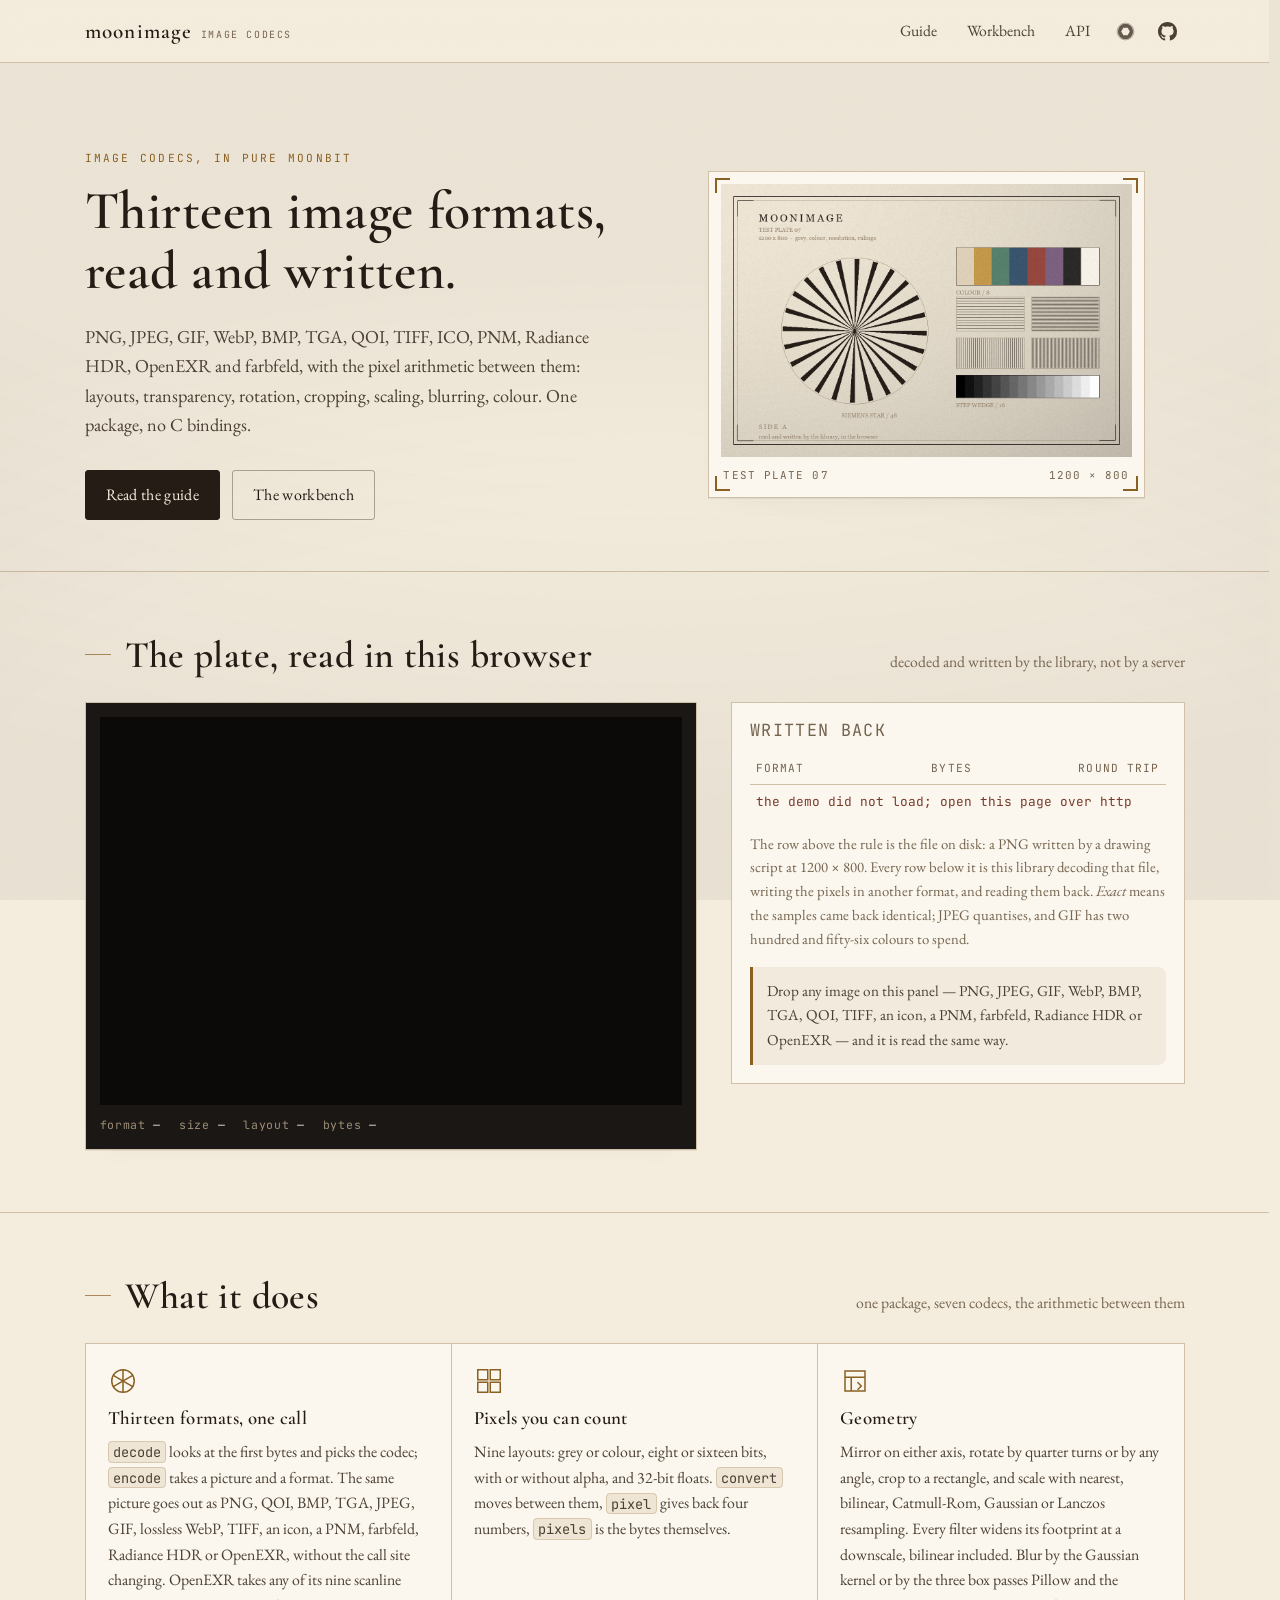
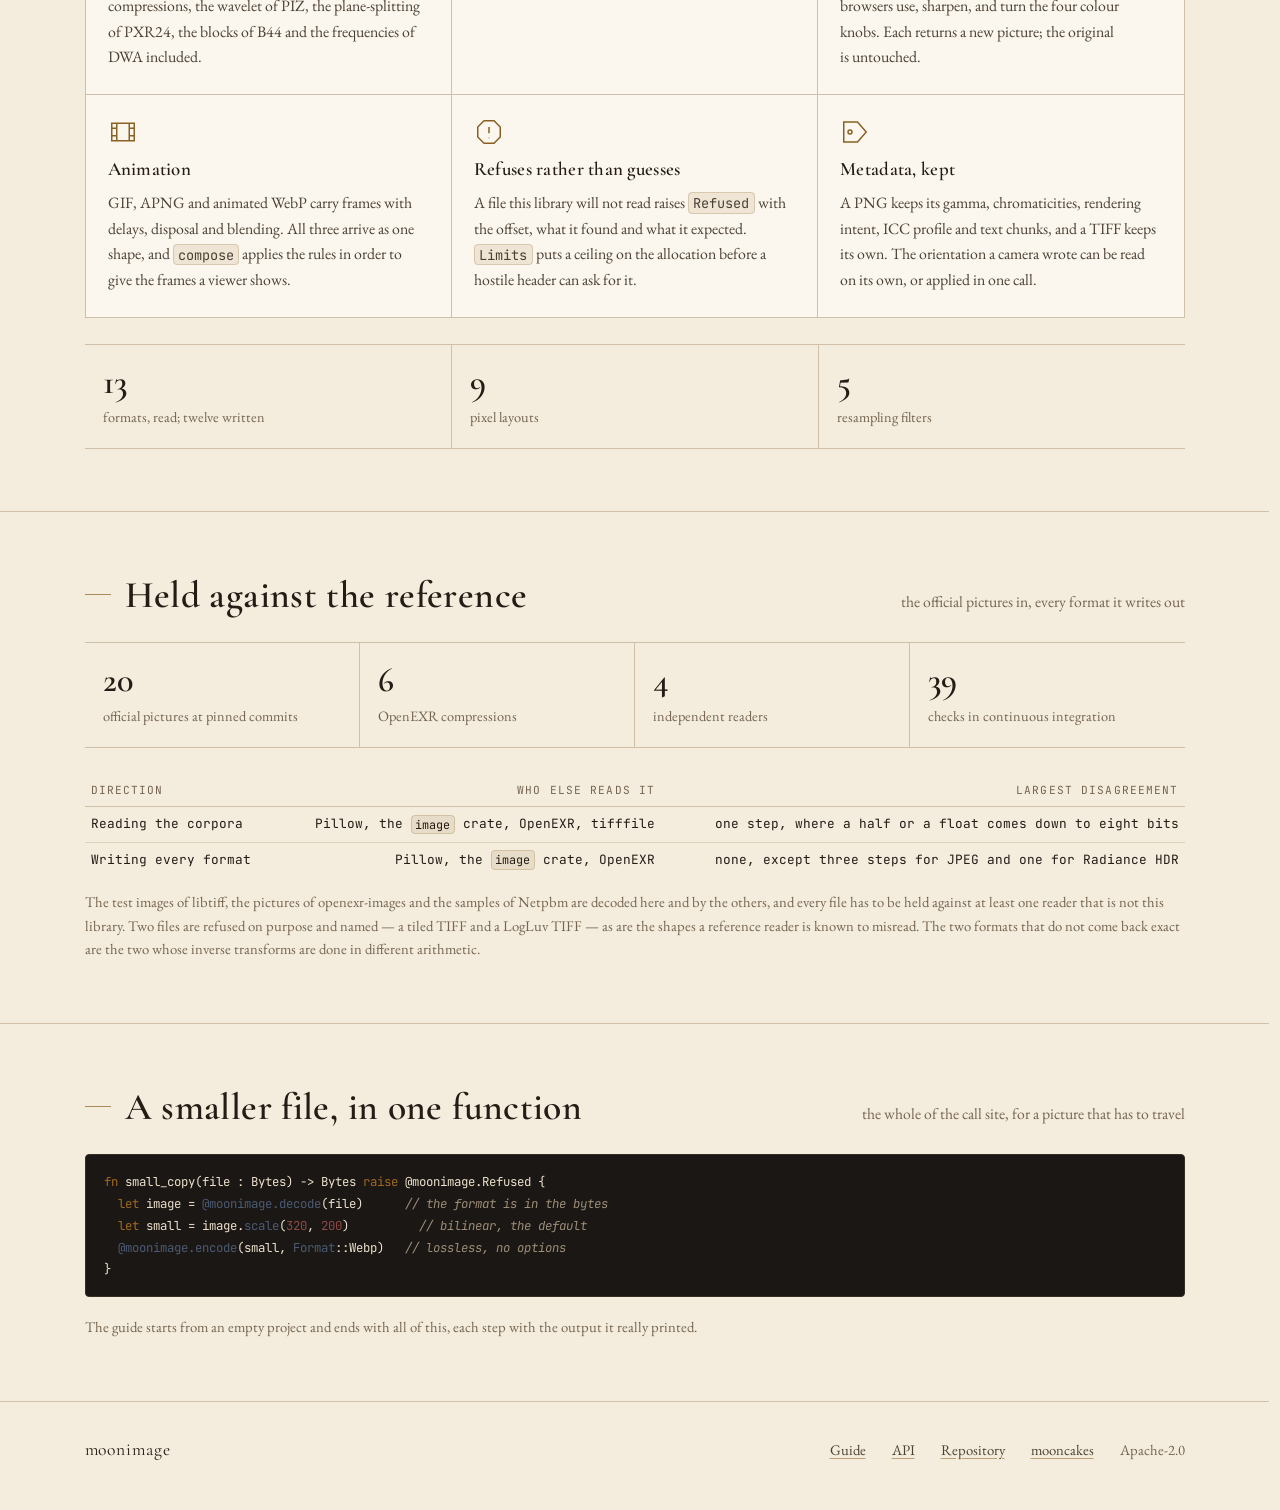
==== docs/index.html @ ed9c9682 "docs: the two block codes and the frequencies, in the pages that name them. The format table, the co" ====
<!doctype html>
<html lang="en">
<head>
<meta charset="utf-8">
<meta name="viewport" content="width=device-width, initial-scale=1">
<meta name="color-scheme" content="light dark">

<title>moonimage — image codecs for MoonBit</title>
<meta name="description" content="Thirteen image formats read and written in pure MoonBit: PNG, JPEG, GIF, WebP, BMP, TGA, QOI, TIFF, ICO, PNM, HDR, OpenEXR and farbfeld, with conversion, geometry, filters and colour between them.">
<script>
  // The stock is chosen before the first paint, so nothing flashes the wrong
  // colour while the stylesheet loads.
  (() => {
    let stored = null;
    try {
      stored = localStorage.getItem("moonimage-theme");
    } catch {}
    const theme = stored === "light" || stored === "dark"
      ? stored
      : (window.matchMedia("(prefers-color-scheme: dark)").matches ? "dark" : "light");
    document.documentElement.dataset.theme = theme;
  })();
</script>
<link rel="icon" href="favicon.svg" type="image/svg+xml">
<link rel="preconnect" href="https://fonts.googleapis.com">
<link rel="preconnect" href="https://fonts.gstatic.com" crossorigin>
<link href="https://fonts.googleapis.com/css2?family=Cormorant+Garamond:wght@500;600&family=EB+Garamond:ital,wght@0,400;0,600;1,400&family=JetBrains+Mono:wght@400;500&display=swap" rel="stylesheet">
<link rel="stylesheet" href="style.css">
</head>
<body>

<header class="top">
  <nav>
    <a class="brand" href="index.html"><b>moonimage</b><span>image codecs</span></a>
    <a class="link" href="guide.html">Guide</a>
    <a class="link" href="showcase.html">Workbench</a>
    <a class="link" href="api.html">API</a>
    <a class="icon-link" href="https://github.com/moonbitstack/moonimage" aria-label="The repository" title="github.com/moonbitstack/moonimage">
      <svg viewBox="0 0 16 16" fill="currentColor" aria-hidden="true"><path d="M8 0C3.58 0 0 3.58 0 8c0 3.54 2.29 6.53 5.47 7.59.4.07.55-.17.55-.38 0-.19-.01-.82-.01-1.49-2.01.37-2.53-.49-2.69-.94-.09-.23-.48-.94-.82-1.13-.28-.15-.68-.52-.01-.53.63-.01 1.08.58 1.23.82.72 1.21 1.87.87 2.33.66.07-.52.28-.87.51-1.07-1.78-.2-3.64-.89-3.64-3.95 0-.87.31-1.59.82-2.15-.08-.2-.36-1.02.08-2.12 0 0 .67-.21 2.2.82.64-.18 1.32-.27 2-.27s1.36.09 2 .27c1.53-1.04 2.2-.82 2.2-.82.44 1.1.16 1.92.08 2.12.51.56.82 1.27.82 2.15 0 3.07-1.87 3.75-3.65 3.95.29.25.54.73.54 1.48 0 1.07-.01 1.93-.01 2.2 0 .21.15.46.55.38A8.01 8.01 0 0 0 16 8c0-4.42-3.58-8-8-8Z"/></svg>
    </a>
  </nav>
</header>

<main>
  <div class="wrap">
    <section class="hero">
      <div>
        <p class="eyebrow">Image codecs, in pure MoonBit</p>
        <h1>Thirteen image formats, read and written.</h1>
        <p class="lede">
          PNG, JPEG, GIF, WebP, BMP, TGA, QOI, TIFF, ICO, PNM, Radiance HDR,
          OpenEXR and farbfeld, with the pixel arithmetic between them: layouts,
          transparency, rotation, cropping, scaling, blurring, colour. One
          package, no C bindings.
        </p>
        <p class="actions">
          <a class="button" href="guide.html">Read the guide</a>
          <a class="button ghost" href="showcase.html">The workbench</a>
        </p>
      </div>

      <figure class="frame">
        <span class="corner" aria-hidden="true"></span>
        <img src="plate.png" width="1200" height="800" alt="A lens test plate: a Siemens star, a colour strip, a sixteen-step grey wedge and four rulings, printed on warm paper.">
        <figcaption><span>Test plate 07</span><span>1200 × 800</span></figcaption>
      </figure>
    </section>
  </div>

  <section class="band" id="plate">
    <div class="wrap">
      <div class="band-head">
        <h2>The plate, read in this browser</h2>
        <p>decoded and written by the library, not by a server</p>
      </div>

      <div class="workbench">
        <div class="stage" id="stage" aria-live="polite">
          <canvas id="canvas" width="1200" height="800"></canvas>
          <div class="readout" id="readout">
            <span>format <b id="r-format">—</b></span>
            <span>size <b id="r-size">—</b></span>
            <span>layout <b id="r-layout">—</b></span>
            <span>bytes <b id="r-bytes">—</b></span>
          </div>
        </div>

        <div class="panel">
          <h3>Written back</h3>
          <table class="formats" id="formats">
            <thead>
              <tr><th>Format</th><th>Bytes</th><th>Round trip</th></tr>
            </thead>
            <tbody>
              <tr><td colspan="3">reading the plate…</td></tr>
            </tbody>
          </table>
          <p class="note" id="format-note">
            The row above the rule is the file on disk: a PNG written by a
            drawing script at 1200 × 800. Every row below it is this library
            decoding that file, writing the pixels in another format, and
            reading them back. <em>Exact</em> means the samples came back
            identical; JPEG quantises, and GIF has two hundred and fifty-six
            colours to spend.
          </p>
          <div class="drop">
            Drop any image on this panel — PNG, JPEG, GIF, WebP, BMP, TGA, QOI,
            TIFF, an icon, a PNM, farbfeld, Radiance HDR or OpenEXR — and it is
            read the same way.
          </div>
        </div>
      </div>
    </div>
  </section>

  <section class="band" id="what">
    <div class="wrap">
      <div class="band-head">
        <h2>What it does</h2>
        <p>one package, seven codecs, the arithmetic between them</p>
      </div>

      <div class="grid">
        <div class="card">
          <svg viewBox="0 0 24 24" fill="none" stroke="currentColor" stroke-width="1.2" aria-hidden="true"><circle cx="12" cy="12" r="9"/><path d="M12 3v18M4.2 7.5l15.6 9M19.8 7.5l-15.6 9"/></svg>
          <h3>Thirteen formats, one call</h3>
          <p>
            <code>decode</code> looks at the first bytes and picks the codec;
            <code>encode</code> takes a picture and a format. The same picture
            goes out as PNG, QOI, BMP, TGA, JPEG, GIF, lossless WebP, TIFF, an
            icon, a PNM, farbfeld, Radiance HDR or OpenEXR, without the call
            site changing. OpenEXR takes any of its nine scanline compressions,
            the wavelet of PIZ, the plane-splitting of PXR24, the blocks of B44
            and the frequencies of DWA included.
          </p>
        </div>

        <div class="card">
          <svg viewBox="0 0 24 24" fill="none" stroke="currentColor" stroke-width="1.2" aria-hidden="true"><rect x="3" y="3" width="8" height="8"/><rect x="13" y="3" width="8" height="8"/><rect x="3" y="13" width="8" height="8"/><rect x="13" y="13" width="8" height="8"/></svg>
          <h3>Pixels you can count</h3>
          <p>
            Nine layouts: grey or colour, eight or sixteen bits, with or without
            alpha, and 32-bit floats. <code>convert</code> moves between them,
            <code>pixel</code> gives back four numbers, <code>pixels</code> is
            the bytes themselves.
          </p>
        </div>

        <div class="card">
          <svg viewBox="0 0 24 24" fill="none" stroke="currentColor" stroke-width="1.2" aria-hidden="true"><rect x="4" y="4" width="16" height="16"/><path d="M4 9h16M9 20V9"/><path d="M14 13l3 3-3 3"/></svg>
          <h3>Geometry</h3>
          <p>
            Mirror on either axis, rotate by quarter turns or by any angle,
            crop to a rectangle, and scale with nearest, bilinear, Catmull-Rom,
            Gaussian or Lanczos resampling. Every filter widens its footprint at
            a downscale, bilinear included. Blur by the Gaussian kernel or by
            the three box passes Pillow and the browsers use, sharpen, and turn
            the four colour knobs. Each returns a new picture; the original is
            untouched.
          </p>
        </div>

        <div class="card">
          <svg viewBox="0 0 24 24" fill="none" stroke="currentColor" stroke-width="1.2" aria-hidden="true"><rect x="3" y="5" width="18" height="14"/><path d="M7 5v14M17 5v14M3 9h4M3 15h4M17 9h4M17 15h4"/></svg>
          <h3>Animation</h3>
          <p>
            GIF, APNG and animated WebP carry frames with delays, disposal and
            blending. All three arrive as one shape, and <code>compose</code>
            applies the rules in order to give the frames a viewer shows.
          </p>
        </div>

        <div class="card">
          <svg viewBox="0 0 24 24" fill="none" stroke="currentColor" stroke-width="1.2" aria-hidden="true"><path d="M8 3h8l5 5v8l-5 5H8l-5-5V8Z"/><path d="M12 8v5M12 16.5v.5"/></svg>
          <h3>Refuses rather than guesses</h3>
          <p>
            A file this library will not read raises <code>Refused</code> with
            the offset, what it found and what it expected. <code>Limits</code>
            puts a ceiling on the allocation before a hostile header can ask for
            it.
          </p>
        </div>

        <div class="card">
          <svg viewBox="0 0 24 24" fill="none" stroke="currentColor" stroke-width="1.2" aria-hidden="true"><path d="M3 4h11l7 8-7 8H3Z"/><circle cx="8" cy="12" r="1.6"/></svg>
          <h3>Metadata, kept</h3>
          <p>
            A PNG keeps its gamma, chromaticities, rendering intent, ICC profile
            and text chunks, and a TIFF keeps its own. The orientation a camera
            wrote can be read on its own, or applied in one call.
          </p>
        </div>
      </div>

      <div class="figures" style="margin-top: 26px;">
        <div class="figure"><b>13</b><span>formats, read; twelve written</span></div>
        <div class="figure"><b>9</b><span>pixel layouts</span></div>
        <div class="figure"><b>5</b><span>resampling filters</span></div>
      </div>
    </div>
  </section>

  <section class="band" id="consistency">
    <div class="wrap">
      <div class="band-head">
        <h2>Held against the reference</h2>
        <p>the official pictures in, every format it writes out</p>
      </div>

      <div class="figures">
        <div class="figure"><b>20</b><span>official pictures at pinned commits</span></div>
        <div class="figure"><b>6</b><span>OpenEXR compressions</span></div>
        <div class="figure"><b>4</b><span>independent readers</span></div>
        <div class="figure"><b>39</b><span>checks in continuous integration</span></div>
      </div>

      <table class="formats" style="margin-top: 26px;">
        <thead>
          <tr><th>Direction</th><th>Who else reads it</th><th>Largest disagreement</th></tr>
        </thead>
        <tbody>
          <tr>
            <td>Reading the corpora</td>
            <td>Pillow, the <code>image</code> crate, OpenEXR, tifffile</td>
            <td>one step, where a half or a float comes down to eight bits</td>
          </tr>
          <tr>
            <td>Writing every format</td>
            <td>Pillow, the <code>image</code> crate, OpenEXR</td>
            <td>none, except three steps for JPEG and one for Radiance HDR</td>
          </tr>
        </tbody>
      </table>
      <p class="note">
        The test images of libtiff, the pictures of openexr-images and the
        samples of Netpbm are decoded here and by the others, and every file has
        to be held against at least one reader that is not this library. Two
        files are refused on purpose and named — a tiled TIFF and a LogLuv
        TIFF — as are the shapes a reference reader is known to misread.
        The two formats that do not come back exact are the two whose inverse
        transforms are done in different arithmetic.
      </p>
    </div>
  </section>

  <section class="band" id="use">
    <div class="wrap">
      <div class="band-head">
        <h2>A smaller file, in one function</h2>
        <p>the whole of the call site, for a picture that has to travel</p>
      </div>

      <pre><code><span class="tok-kw">fn</span> small_copy(file : Bytes) -&gt; Bytes <span class="tok-kw">raise</span> @moonimage.Refused {
  <span class="tok-kw">let</span> image = <span class="tok-fn">@moonimage.decode</span>(file)      <span class="tok-com">// the format is in the bytes</span>
  <span class="tok-kw">let</span> small = image.<span class="tok-fn">scale</span>(<span class="tok-num">320</span>, <span class="tok-num">200</span>)          <span class="tok-com">// bilinear, the default</span>
  <span class="tok-fn">@moonimage.encode</span>(small, <span class="tok-fn">Format</span>::Webp)   <span class="tok-com">// lossless, no options</span>
}</code></pre>
      <p class="note">
        The guide starts from an empty project and ends with all of this, each
        step with the output it really printed.
      </p>
    </div>
  </section>
</main>

<footer>
  <div class="wrap row">
    <span class="mark">moonimage</span>
    <a href="guide.html">Guide</a>
    <a href="api.html">API</a>
    <a href="https://github.com/moonbitstack/moonimage">Repository</a>
    <a href="https://mooncakes.io/docs/#/moonbitstack/moonimage/">mooncakes</a>
    <span>Apache-2.0</span>
  </div>
</footer>

<script src="demo.js" defer></script>
<script src="site.js" defer></script>
<script src="theme.js" defer></script>
</body>
</html>
---- docs/style.css ----
/* Copyright 2026 Leo Cheng
 * SPDX-License-Identifier: Apache-2.0
 *
 * Two designs, not one inverted.
 *
 * Daylight is a print on warm paper: ink that is brown rather than black, brass
 * rules, a vignette where the light fell off, and a little grain so the paper is
 * paper. The darkroom is the same room after the lamp goes off: a safelight in
 * the top corner, surfaces that catch a hairline of it along their top edge,
 * shadows that stop working as shadows and become edges, and a display face set
 * a weight lighter because light on dark reads heavier than dark on light.
 *
 * Code is the one thing that carries across: by day it is a darkroom in the
 * middle of the page, and at night it is the sheet on the enlarger — lighter than
 * what surrounds it, lit from above.
 */

:root {
  color-scheme: light dark;

  /* Daylight first, the darkroom second, in the same pair. */
  --paper: light-dark(#f4edde, #131110);
  --paper-deep: light-dark(#eae0cc, #0b0a09);
  --card: light-dark(#fbf7ee, #1c1815);
  --ink: light-dark(#241c15, #f2e8d6);
  --ink-soft: light-dark(#4c4034, #c9baa4);
  --ink-faint: light-dark(#75644f, #9b8b74);
  --rule: light-dark(#cfc0a7, #362c23);
  --rule-soft: light-dark(#ddd1bb, #241e18);
  --brass: light-dark(#8a6023, #e0a95e);
  --brass-bright: light-dark(#c9a15e, #f3c98d);
  --oxblood: light-dark(#7a3a2c, #d98d75);
  --sage: light-dark(#4f6a54, #a7c3ab);
  --code: light-dark(#1b1714, #241d18);
  --code-ink: light-dark(#ece0cd, #f5ecdc);
  --code-dim: light-dark(#9c8d78, #ab9a83);
  --code-rule: light-dark(#352d26, #3c3029);
  --shadow-ink: light-dark(rgb(36 28 21 / 7%), rgb(0 0 0 / 55%));
  --glow: light-dark(transparent, rgb(255 214 160 / 6%));

  --grain: 0.045;
  --photo-filter: none;
  --display-weight: 600;

  --serif: "EB Garamond", Georgia, "Times New Roman", serif;
  --display: "Cormorant Garamond", "EB Garamond", Georgia, serif;
  --mono: "JetBrains Mono", ui-monospace, "SF Mono", Menlo, Consolas, monospace;

  --rail: 1180px;
  --pad: clamp(18px, 4vw, 40px);
}

/* The darkroom's own decisions, which are not colours and so cannot live in the
 * pairs above: the weight of the display face, the treatment of photographs, the
 * texture of paper that at night is not paper at all. */
:root[data-theme="dark"] {
  --grain: 0;
  --photo-filter: brightness(0.88) saturate(0.94);
  --display-weight: 500;
}

:root[data-theme="light"] {
  color-scheme: only light;
}

:root[data-theme="dark"] {
  color-scheme: only dark;
}

*,
*::before,
*::after {
  box-sizing: border-box;
}

html {
  -webkit-text-size-adjust: 100%;
  scroll-behavior: smooth;
  font-variant-ligatures: no-contextual;
  /* Room for the bar is always kept, so hiding it at the top of the page does
   * not move the text sideways by eleven pixels. */
  scrollbar-gutter: stable;
}

/* The bar shows while the page moves or under the pointer and hides a moment
 * after: the thumb goes, its place stays. */
@supports selector(::-webkit-scrollbar) {
  :root:not(.scrolling)::-webkit-scrollbar-thumb { background: transparent; border-color: transparent; box-shadow: none; }
}

@supports not selector(::-webkit-scrollbar) {
  :root:not(.scrolling) { scrollbar-color: transparent transparent; }
}

body {
  margin: 0;
  background: var(--paper);
  color: var(--ink);
  font: 400 1.0625rem/1.62 var(--serif);
  text-rendering: optimizeLegibility;
}

/* Where the light falls: a vignette by day, the safelight and the shadow of the
 * room at night. */
body::before {
  content: "";
  position: fixed;
  inset: 0;
  pointer-events: none;
  z-index: 0;
  background:
    radial-gradient(120% 90% at 50% 0%, transparent 55%, rgb(36 28 21 / 5%) 100%),
    radial-gradient(90% 70% at 50% 100%, transparent 60%, rgb(36 28 21 / 4%) 100%);
}

:root[data-theme="dark"] body::before {
  background:
    radial-gradient(78% 55% at 88% -6%, rgb(198 96 44 / 13%), transparent 68%),
    radial-gradient(120% 70% at 50% 104%, rgb(0 0 0 / 55%), transparent 62%);
}

/* Grain: a photograph of paper, not paper. Daylight only — at night the stock is
 * gone and there is nothing to be grainy. */
body::after {
  content: "";
  position: fixed;
  inset: 0;
  z-index: 0;
  pointer-events: none;
  opacity: var(--grain);
  mix-blend-mode: multiply;
  background-image: url("data:image/svg+xml,%3Csvg xmlns='http://www.w3.org/2000/svg' width='140' height='140'%3E%3Cfilter id='n'%3E%3CfeTurbulence type='fractalNoise' baseFrequency='0.85' numOctaves='3'/%3E%3C/filter%3E%3Crect width='140' height='140' filter='url(%23n)' opacity='0.55'/%3E%3C/svg%3E");
}

::selection {
  background: color-mix(in srgb, var(--brass) 26%, transparent);
}

:where(a, button, [tabindex]):focus-visible {
  outline: 2px solid var(--brass);
  outline-offset: 3px;
  border-radius: 2px;
}

/* Scrollbars: the standard properties and the WebKit ones fight, so the
 * standard pair is only declared where WebKit's pseudo-elements do not exist. */
@supports not selector(::-webkit-scrollbar) {
  * {
    scrollbar-width: thin;
    scrollbar-color: color-mix(in srgb, var(--brass) 45%, var(--rule)) transparent;
  }
}

::-webkit-scrollbar {
  width: 11px;
  height: 11px;
}

::-webkit-scrollbar-track {
  background: transparent;
}

::-webkit-scrollbar-thumb {
  background: color-mix(in srgb, var(--brass) 38%, var(--rule));
  border: 3px solid var(--paper);
  border-radius: 8px;
}

::-webkit-scrollbar-thumb:hover {
  background: var(--brass);
}

/* Text that is furniture rather than reading matter: a selection box dragged
 * across the navigation or a plate caption looks like a mistake. Prose, tables
 * of numbers and code stay selectable, because those are what a reader takes
 * away. */
.top,
.brand,
.aperture-toggle,
.icon-link,
.button,
.eyebrow,
.frame figcaption,
.stage .readout,
.panel h3,
table.formats thead th,
.figure,
.kind,
article.step .num,
.api nav,
.guide aside {
  user-select: none;
  -webkit-user-select: none;
}

.frame img,
.stage canvas {
  user-select: none;
  -webkit-user-select: none;
  -webkit-user-drag: none;
}

/* ------------------------------------------------------------------ type */

h1,
h2,
h3,
h4 {
  font-family: var(--display);
  font-weight: var(--display-weight);
  letter-spacing: 0.01em;
  line-height: 1.12;
  margin: 0;
  text-wrap: balance;
}

h1 {
  font-size: clamp(2.4rem, 4.2vw, 3.5rem);
  max-width: 21ch;
}

h2 {
  font-size: clamp(1.75rem, 3.2vw, 2.35rem);
}

h3 {
  font-size: 1.3rem;
  letter-spacing: 0.015em;
}

p {
  margin: 0 0 1.05em;
  text-wrap: pretty;
}

a {
  color: inherit;
  text-decoration-color: color-mix(in srgb, var(--brass) 55%, transparent);
  text-underline-offset: 3px;
}

a:hover {
  text-decoration-color: var(--brass);
}

code,
kbd,
pre,
samp {
  font-family: var(--mono);
  font-variant-ligatures: none;
  font-size: 0.92em;
}

:not(pre) > code {
  background: color-mix(in srgb, var(--brass) 12%, transparent);
  border: 1px solid color-mix(in srgb, var(--brass) 22%, transparent);
  border-radius: 4px;
  padding: 0.05em 0.32em;
  white-space: pre-wrap;
  overflow-wrap: anywhere;
}

hr {
  border: 0;
  border-top: 1px solid var(--rule);
  margin: 3rem 0;
}

/* ------------------------------------------------------------------ shell */

.wrap {
  width: 100%;
  max-width: var(--rail);
  margin-inline: auto;
  padding-inline: var(--pad);
  position: relative;
  z-index: 1;
}

.top {
  position: sticky;
  top: 0;
  z-index: 20;
  background: color-mix(in srgb, var(--paper) 90%, transparent);
  backdrop-filter: blur(10px) saturate(1.1);
  border-bottom: 1px solid var(--rule);
}

.top nav {
  display: flex;
  align-items: center;
  gap: 8px;
  height: 62px;
  max-width: var(--rail);
  margin-inline: auto;
  padding-inline: var(--pad);
}

.brand {
  display: flex;
  align-items: baseline;
  gap: 9px;
  margin-right: auto;
  text-decoration: none;
  font-family: var(--display);
  font-size: 1.32rem;
  letter-spacing: 0.06em;
}

.brand b {
  font-weight: var(--display-weight);
}

.brand span {
  font-family: var(--mono);
  font-size: 0.62rem;
  letter-spacing: 0.16em;
  text-transform: uppercase;
  color: var(--ink-faint);
}

.top a.link {
  text-decoration: none;
  color: var(--ink-soft);
  padding: 7px 11px;
  border-radius: 3px;
  font-size: 0.98rem;
}

.top a.link:hover {
  color: var(--ink);
  background: color-mix(in srgb, var(--brass) 12%, transparent);
}

.top a.link[aria-current="page"] {
  color: var(--ink);
  border-bottom: 2px solid var(--brass);
  border-radius: 3px 3px 0 0;
}

.icon-link {
  display: inline-flex;
  align-items: center;
  justify-content: center;
  width: 34px;
  height: 34px;
  border-radius: 50%;
  color: var(--ink-soft);
  text-decoration: none;
}

.icon-link:hover {
  color: var(--ink);
  background: color-mix(in srgb, var(--brass) 14%, transparent);
}

.icon-link svg {
  width: 19px;
  height: 19px;
  display: block;
}

/* The switch: an aperture, wide open by day and stopped down at night. Both
 * states are drawn, and the blades cross-fade so it reads as the ring turning. */
.aperture-toggle {
  appearance: none;
  display: inline-flex;
  align-items: center;
  justify-content: center;
  width: 34px;
  height: 34px;
  padding: 0;
  border: 0;
  border-radius: 50%;
  background: transparent;
  color: var(--ink-soft);
  cursor: pointer;
  transition: color 180ms ease, background-color 180ms ease;
}

.aperture-toggle:hover {
  color: var(--brass);
  background: color-mix(in srgb, var(--brass) 12%, transparent);
}

.aperture-toggle svg {
  width: 21px;
  height: 21px;
  display: block;
  overflow: visible;
}

.aperture-toggle .ring {
  fill: none;
  stroke: currentColor;
  stroke-width: 1;
  opacity: 0.45;
}

.aperture-toggle .iris {
  fill: currentColor;
  opacity: 0.85;
}

.aperture-toggle g {
  transform-origin: 12px 12px;
  transition: opacity 500ms ease, transform 500ms cubic-bezier(0.34, 0.9, 0.3, 1);
}

.aperture-toggle .closed {
  opacity: 0;
  transform: rotate(-20deg);
}

:root[data-theme="dark"] .aperture-toggle .open {
  opacity: 0;
  transform: rotate(20deg);
}

:root[data-theme="dark"] .aperture-toggle .closed {
  opacity: 1;
  transform: none;
}

:root[data-theme="dark"] .top {
  box-shadow: 0 1px 0 var(--glow);
}

/* --------------------------------------------------------------- masthead */

.hero {
  padding-block: clamp(44px, 7vw, 86px) clamp(30px, 4vw, 54px);
  display: grid;
  grid-template-columns: minmax(0, 1.02fr) minmax(0, 1fr);
  gap: clamp(28px, 4.5vw, 64px);
  align-items: center;
}

.eyebrow {
  font-family: var(--mono);
  font-size: 0.7rem;
  letter-spacing: 0.2em;
  text-transform: uppercase;
  color: var(--brass);
  margin: 0 0 14px;
}

.lede {
  margin-top: 20px;
  font-size: 1.14rem;
  color: var(--ink-soft);
  max-width: 33em;
}

.actions {
  display: flex;
  flex-wrap: wrap;
  gap: 12px;
  margin: 30px 0 0;
}

.button {
  display: inline-flex;
  align-items: center;
  gap: 8px;
  padding: 11px 20px;
  border-radius: 3px;
  border: 1px solid var(--ink);
  background: var(--ink);
  color: var(--paper);
  text-decoration: none;
  font-size: 1rem;
  letter-spacing: 0.02em;
  transition: background-color 160ms ease, border-color 160ms ease, color 160ms ease;
}

.button:hover {
  background: var(--oxblood);
  border-color: var(--oxblood);
  color: var(--paper);
}

.button.ghost {
  background: transparent;
  color: var(--ink);
  border-color: color-mix(in srgb, var(--ink) 35%, transparent);
}

.button.ghost:hover {
  background: color-mix(in srgb, var(--brass) 14%, transparent);
  border-color: var(--brass);
  color: var(--ink);
}

:root[data-theme="dark"] .button {
  background: var(--brass);
  border-color: var(--brass);
  color: #16120e;
}

:root[data-theme="dark"] .button:hover {
  background: var(--brass-bright);
  border-color: var(--brass-bright);
  color: #16120e;
}

:root[data-theme="dark"] .button.ghost {
  background: transparent;
  color: var(--ink);
  border-color: color-mix(in srgb, var(--brass) 45%, transparent);
}

:root[data-theme="dark"] .button.ghost:hover {
  background: color-mix(in srgb, var(--brass) 14%, transparent);
  color: var(--brass-bright);
}

/* The plate hangs in a frame with brass corners, like a print on a wall. */
.frame {
  position: relative;
  background: var(--card);
  border: 1px solid var(--rule);
  padding: 12px;
  box-shadow: 0 1px 0 var(--shadow-ink), 0 14px 32px -22px var(--shadow-ink);
}

:root[data-theme="dark"] .frame {
  border-color: color-mix(in srgb, var(--brass) 22%, var(--rule));
  box-shadow: inset 0 1px 0 var(--glow), 0 26px 60px -40px rgb(0 0 0 / 90%);
}

.frame::before,
.frame::after,
.frame .corner::before,
.frame .corner::after {
  content: "";
  position: absolute;
  width: 15px;
  height: 15px;
  border: 2px solid var(--brass);
}

.frame::before {
  top: 6px;
  left: 6px;
  border-right: 0;
  border-bottom: 0;
}

.frame::after {
  top: 6px;
  right: 6px;
  border-left: 0;
  border-bottom: 0;
}

.frame .corner::before {
  bottom: 6px;
  left: 6px;
  border-right: 0;
  border-top: 0;
}

.frame .corner::after {
  bottom: 6px;
  right: 6px;
  border-left: 0;
  border-top: 0;
}

.frame img {
  display: block;
  width: 100%;
  height: auto;
  filter: var(--photo-filter);
}

.frame figcaption {
  font-family: var(--mono);
  font-size: 0.68rem;
  letter-spacing: 0.1em;
  text-transform: uppercase;
  color: var(--ink-faint);
  padding: 10px 2px 0;
  display: flex;
  justify-content: space-between;
  gap: 12px;
}

/* ------------------------------------------------------------------ bands */

.band {
  padding-block: clamp(34px, 5vw, 62px);
  border-top: 1px solid var(--rule);
}

.band-head {
  display: flex;
  align-items: baseline;
  gap: 16px;
  flex-wrap: wrap;
  margin-bottom: 26px;
}

.band-head h2 {
  margin-right: auto;
}

.band-head h2::before {
  content: "";
  display: inline-block;
  width: 26px;
  height: 1px;
  margin-right: 14px;
  vertical-align: 0.32em;
  background: var(--brass);
  opacity: 0.7;
}

.band-head p {
  margin: 0;
  color: var(--ink-faint);
  font-size: 0.98rem;
}

/* ------------------------------------------------------------------- demo */

.workbench {
  display: grid;
  grid-template-columns: minmax(0, 1.35fr) minmax(0, 1fr);
  gap: clamp(18px, 3vw, 34px);
  align-items: start;
}

.stage {
  position: relative;
  background: var(--code);
  border: 1px solid var(--rule);
  padding: 14px;
  box-shadow: 0 1px 0 var(--shadow-ink), 0 14px 32px -24px var(--shadow-ink);
}

:root[data-theme="dark"] .stage {
  box-shadow: inset 0 1px 0 var(--glow), 0 30px 60px -44px rgb(0 0 0 / 90%);
}

.stage canvas {
  display: block;
  width: 100%;
  height: auto;
  image-rendering: auto;
  background: #0c0a08;
  filter: var(--photo-filter);
}

.stage .readout {
  display: flex;
  flex-wrap: wrap;
  gap: 6px 18px;
  padding-top: 11px;
  font-family: var(--mono);
  font-size: 0.72rem;
  letter-spacing: 0.06em;
  color: var(--code-dim);
}

.stage .readout b {
  color: var(--code-ink);
  font-weight: 400;
}

.stage[data-drop="over"] {
  outline: 2px dashed var(--brass);
  outline-offset: -6px;
}

.panel {
  background: var(--card);
  border: 1px solid var(--rule);
  padding: 18px;
}

:root[data-theme="dark"] .panel {
  box-shadow: inset 0 1px 0 var(--glow);
}

.panel h3 {
  font-size: 1.05rem;
  font-family: var(--mono);
  letter-spacing: 0.08em;
  text-transform: uppercase;
  color: var(--ink-faint);
  font-weight: 400;
  margin-bottom: 12px;
}

table.formats {
  width: 100%;
  border-collapse: collapse;
  font-family: var(--mono);
  font-size: 0.8rem;
}

table.formats caption {
  caption-side: top;
  text-align: left;
  font-family: var(--serif);
  font-size: 0.95rem;
  color: var(--ink-soft);
  padding-bottom: 8px;
}

table.formats th,
table.formats td {
  text-align: right;
  padding: 7px 6px;
  border-bottom: 1px solid var(--rule-soft);
  white-space: nowrap;
}

table.formats th:first-child,
table.formats td:first-child {
  text-align: left;
}

table.formats thead th {
  font-weight: 400;
  color: var(--ink-faint);
  font-size: 0.7rem;
  letter-spacing: 0.1em;
  text-transform: uppercase;
  border-bottom: 1px solid var(--rule);
}

table.formats tbody tr:last-child td {
  border-bottom: 0;
}

table.formats td.exact {
  color: var(--sage);
}

table.formats td.lossy {
  color: var(--oxblood);
}

table.formats tbody tr.source td {
  color: var(--ink-faint);
  border-bottom: 1px solid var(--rule);
}

table.formats tbody tr:not(.source):hover {
  background: color-mix(in srgb, var(--brass) 10%, transparent);
  cursor: pointer;
}

table.formats tbody tr[aria-current="true"] td {
  background: color-mix(in srgb, var(--brass) 16%, transparent);
}

.note {
  font-size: 0.92rem;
  color: var(--ink-faint);
  margin: 12px 0 0;
}

.drop {
  border-left: 3px solid var(--brass);
  border-radius: 0 8px 8px 0;
  background: color-mix(in srgb, var(--brass) 8%, transparent);
  padding: 12px 14px;
  font-size: 0.95rem;
  color: var(--ink-soft);
  margin-top: 16px;
}

/* ------------------------------------------------------------------ cards */

.grid {
  display: grid;
  grid-template-columns: repeat(3, minmax(0, 1fr));
  gap: 1px;
  background: var(--rule);
  border: 1px solid var(--rule);
}

.card {
  background: var(--card);
  padding: 22px 22px 24px;
  display: flex;
  flex-direction: column;
  gap: 10px;
}

:root[data-theme="dark"] .card {
  box-shadow: inset 0 1px 0 var(--glow);
}

.card svg {
  width: 30px;
  height: 30px;
  color: var(--brass);
  margin-bottom: 2px;
}

.card h3 {
  font-size: 1.18rem;
}

.card p {
  margin: 0;
  color: var(--ink-soft);
  font-size: 0.99rem;
}

.card code {
  font-size: 0.86em;
}

/* ----------------------------------------------------------------- figures */

.figures {
  display: grid;
  grid-template-columns: repeat(auto-fit, minmax(min(100%, 150px), 1fr));
  gap: 1px;
  background: var(--rule);
  border-block: 1px solid var(--rule);
}

.figure {
  background: var(--paper);
  padding: 20px 18px;
}

.figure b {
  display: block;
  font-family: var(--display);
  font-size: 2.15rem;
  font-weight: var(--display-weight);
  line-height: 1;
}

.figure span {
  display: block;
  margin-top: 6px;
  font-size: 0.9rem;
  color: var(--ink-faint);
}

/* -------------------------------------------------------------------- code */

pre {
  margin: 0 0 1.1rem;
  background: var(--code);
  color: var(--code-ink);
  border: 1px solid var(--code-rule);
  border-radius: 4px;
  padding: 16px 18px;
  overflow-x: auto;
  line-height: 1.62;
  font-size: 0.84rem;
  tab-size: 2;
}

:root[data-theme="dark"] pre {
  box-shadow: inset 0 1px 0 var(--glow), 0 24px 50px -40px rgb(0 0 0 / 90%);
}

pre::-webkit-scrollbar {
  height: 9px;
}

pre::-webkit-scrollbar-thumb {
  border: 2px solid var(--code);
  background: var(--code-rule);
}

pre code {
  color: inherit;
  background: none;
  border: 0;
  padding: 0;
  white-space: pre;
}

pre.output {
  background: transparent;
  color: var(--ink-soft);
  border: 1px dashed var(--rule);
  border-left: 3px solid var(--rule);
  border-radius: 0 4px 4px 0;
  font-size: 0.8rem;
  box-shadow: none;
}

pre.output::before {
  content: "output";
  display: block;
  font-family: var(--mono);
  font-size: 0.62rem;
  letter-spacing: 0.16em;
  text-transform: uppercase;
  color: var(--ink-faint);
  margin-bottom: 6px;
}

.tok-kw {
  color: light-dark(#a1691f, #e9b978);
}

.tok-fn {
  color: light-dark(#4b5b74, #a9c2e6);
}

.tok-str {
  color: light-dark(#587a4e, #a8c79b);
}

.tok-num {
  color: light-dark(#8d4b48, #e0a09a);
}

.tok-com {
  color: var(--code-dim);
  font-style: italic;
}

/* ------------------------------------------------------------------- guide */

.guide {
  display: grid;
  grid-template-columns: minmax(0, 1fr) 210px;
  gap: clamp(24px, 4vw, 56px);
  align-items: start;
  padding-block: 42px 60px;
}

.guide aside {
  position: sticky;
  top: 84px;
  font-size: 0.92rem;
}

.guide aside .eyebrow {
  margin-bottom: 10px;
}

.guide aside a {
  display: block;
  padding: 5px 10px;
  color: var(--ink-soft);
  text-decoration: none;
  border-left: 2px solid transparent;
}

.guide aside a:hover {
  color: var(--ink);
  border-left-color: var(--brass);
  background: color-mix(in srgb, var(--brass) 7%, transparent);
}

.guide aside a.sub {
  padding-left: 22px;
  font-size: 0.86rem;
  color: var(--ink-faint);
}

article.step {
  margin-bottom: 46px;
  scroll-margin-top: 84px;
}

article.step > h2 {
  font-size: 1.85rem;
  margin-bottom: 4px;
}

article.step .num {
  font-family: var(--mono);
  font-size: 0.72rem;
  letter-spacing: 0.18em;
  color: var(--brass);
  text-transform: uppercase;
}

article.step p {
  margin-top: 12px;
}

article.step h3 {
  margin-top: 26px;
}

/* --------------------------------------------------------------------- api */

.api {
  display: grid;
  grid-template-columns: 190px minmax(0, 1fr);
  gap: clamp(20px, 3vw, 44px);
  padding-block: 40px 70px;
  align-items: start;
}

.api nav {
  position: sticky;
  top: 84px;
  font-size: 0.92rem;
}

.api nav a {
  display: flex;
  justify-content: space-between;
  gap: 8px;
  padding: 5px 10px;
  color: var(--ink-soft);
  text-decoration: none;
  border-left: 2px solid transparent;
}

.api nav a span {
  font-family: var(--mono);
  font-size: 0.72rem;
  color: var(--ink-faint);
}

.api nav a:hover {
  color: var(--ink);
  border-left-color: var(--brass);
  background: color-mix(in srgb, var(--brass) 7%, transparent);
}

.pkg {
  scroll-margin-top: 84px;
  margin-bottom: 54px;
}

.pkg > h2 {
  font-size: 1.9rem;
  display: flex;
  align-items: baseline;
  gap: 12px;
  flex-wrap: wrap;
}

.pkg > h2 span {
  font-family: var(--serif);
  font-size: 1rem;
  font-weight: 400;
  color: var(--ink-faint);
}

.pkg > p {
  color: var(--ink-soft);
  margin-top: 8px;
  max-width: 68ch;
}

.entry {
  border-top: 1px solid var(--rule-soft);
  padding: 14px 0 4px;
}

.kind {
  display: inline-block;
  font-family: var(--mono);
  font-size: 0.6rem;
  letter-spacing: 0.16em;
  text-transform: uppercase;
  color: var(--ink-faint);
  border: 1px solid var(--rule);
  border-radius: 2px;
  padding: 1px 6px;
  margin-bottom: 7px;
}

code.sig {
  display: block;
  font-size: 0.84rem;
  color: var(--ink);
  background: color-mix(in srgb, var(--brass) 6%, transparent);
  border: 0;
  border-radius: 3px;
  padding: 7px 9px;
  white-space: pre-wrap;
  word-break: break-word;
  line-height: 1.55;
}

code.sig .kw {
  color: var(--brass);
}

.doc {
  margin-top: 8px;
  max-width: 68ch;
  font-size: 0.96rem;
  color: var(--ink-soft);
}

.doc p {
  margin: 0 0 0.6em;
}

.doc p:last-child {
  margin-bottom: 0;
}

ul.fields,
ul.variants {
  list-style: none;
  margin: 10px 0 0;
  padding: 0;
  font-size: 0.9rem;
}

ul.fields li,
ul.variants li {
  display: grid;
  grid-template-columns: minmax(0, 220px) minmax(0, 1fr);
  gap: 12px;
  padding: 4px 0;
  border-top: 1px dotted var(--rule-soft);
}

ul.fields li b {
  font-family: var(--mono);
  font-weight: 400;
  font-size: 0.82rem;
  overflow-wrap: anywhere;
}

ul.fields li span {
  font-family: var(--mono);
  font-size: 0.76rem;
  color: var(--ink-faint);
  overflow-wrap: anywhere;
}

ul.variants li {
  display: block;
  font-family: var(--mono);
  font-size: 0.8rem;
}

ul.variants li em,
ul.fields li em {
  font-family: var(--serif);
  font-size: 0.92rem;
  color: var(--ink-soft);
}

ul.fields li em {
  grid-column: 2;
  font-size: 0.88rem;
}

.entry.method {
  border-top: 1px dotted var(--rule-soft);
  margin-left: 18px;
  padding-top: 10px;
}

.group {
  margin: 26px 0 2px;
}

/* ------------------------------------------------------------------ footer */

footer {
  border-top: 1px solid var(--rule);
  padding-block: 34px 46px;
  color: var(--ink-faint);
  font-size: 0.92rem;
}

footer .row {
  display: flex;
  flex-wrap: wrap;
  gap: 10px 26px;
  align-items: center;
}

footer a {
  color: var(--ink-soft);
}

footer .mark {
  font-family: var(--display);
  font-size: 1.1rem;
  letter-spacing: 0.05em;
  color: var(--ink);
  margin-right: auto;
}

/* ------------------------------------------------------------- narrow view */

@media (width <= 1080px) {
  .grid {
    grid-template-columns: repeat(2, minmax(0, 1fr));
  }
}

@media (width <= 980px) {
  .hero,
  .workbench {
    grid-template-columns: minmax(0, 1fr);
  }

  .guide,
  .api {
    grid-template-columns: minmax(0, 1fr);
  }

  .guide aside,
  .api nav {
    position: static;
    order: -1;
    display: flex;
    flex-wrap: wrap;
    gap: 2px 4px;
    padding-bottom: 8px;
    border-bottom: 1px solid var(--rule);
    margin-bottom: 6px;
  }

  .guide aside a,
  .api nav a {
    border-left: 0;
    border-bottom: 2px solid transparent;
    padding: 4px 8px;
  }

  .guide aside a:hover,
  .api nav a:hover {
    border-left: 0;
    border-bottom-color: var(--brass);
  }

  .guide aside .eyebrow {
    width: 100%;
  }
}

@media (width <= 700px) {
  .grid {
    grid-template-columns: minmax(0, 1fr);
  }
}

@media (width <= 640px) {
  body {
    font-size: 1.02rem;
  }

  .top nav {
    height: 56px;
    gap: 2px;
  }

  .brand span {
    display: none;
  }

  .top a.link {
    padding: 6px 8px;
    font-size: 0.92rem;
  }

  .icon-link,
  .aperture-toggle {
    width: 30px;
    height: 30px;
  }

  ul.fields li {
    grid-template-columns: minmax(0, 1fr);
    gap: 2px;
  }

  ul.fields li em {
    grid-column: 1;
  }
}

@media (prefers-reduced-motion: reduce) {
  html {
    scroll-behavior: auto;
  }

  .aperture-toggle,
  .aperture-toggle g,
  .button {
    transition: none;
  }
}

/* Long identifiers in running text break rather than widen the page. */
:where(p, li, td, dd, h1, h2, h3, h4) code { white-space: pre-wrap; overflow-wrap: anywhere; }

/* Grid items give way to their scrolling code and tables instead of widening the page. */
.guide > *, .workbench > * { min-width: 0; }
.panel:has(> table.formats) { overflow-x: auto; }

/* The workbench's controls: one row of buttons that run an operation, and a
   slider for the angle that is not a right one. */
.chips {
  display: flex;
  flex-wrap: wrap;
  gap: 8px;
  margin: 0 0 18px;
}

.chip {
  padding: 7px 14px;
  border: 1px solid var(--rule);
  border-radius: 3px;
  background: transparent;
  color: var(--ink);
  font: inherit;
  font-size: 0.95rem;
  cursor: pointer;
  transition: border-color 140ms ease, background-color 140ms ease, color 140ms ease;
}

.chip:hover {
  border-color: var(--ink);
}

.chip[aria-current="true"] {
  border-color: var(--oxblood);
  color: var(--oxblood);
}

.slider {
  display: grid;
  grid-template-columns: auto minmax(0, 1fr) 3.5ch;
  align-items: center;
  gap: 12px;
  margin: 0 0 18px;
}

.slider label {
  font-size: 0.9rem;
  color: var(--ink-soft, var(--ink));
}

.slider input[type="range"] {
  width: 100%;
  accent-color: var(--oxblood);
}

.slider output {
  font-variant-numeric: tabular-nums;
  text-align: right;
}

/* The round trip table has four columns; the header keeps them narrow. */
table.formats th:nth-child(3) { white-space: normal; }
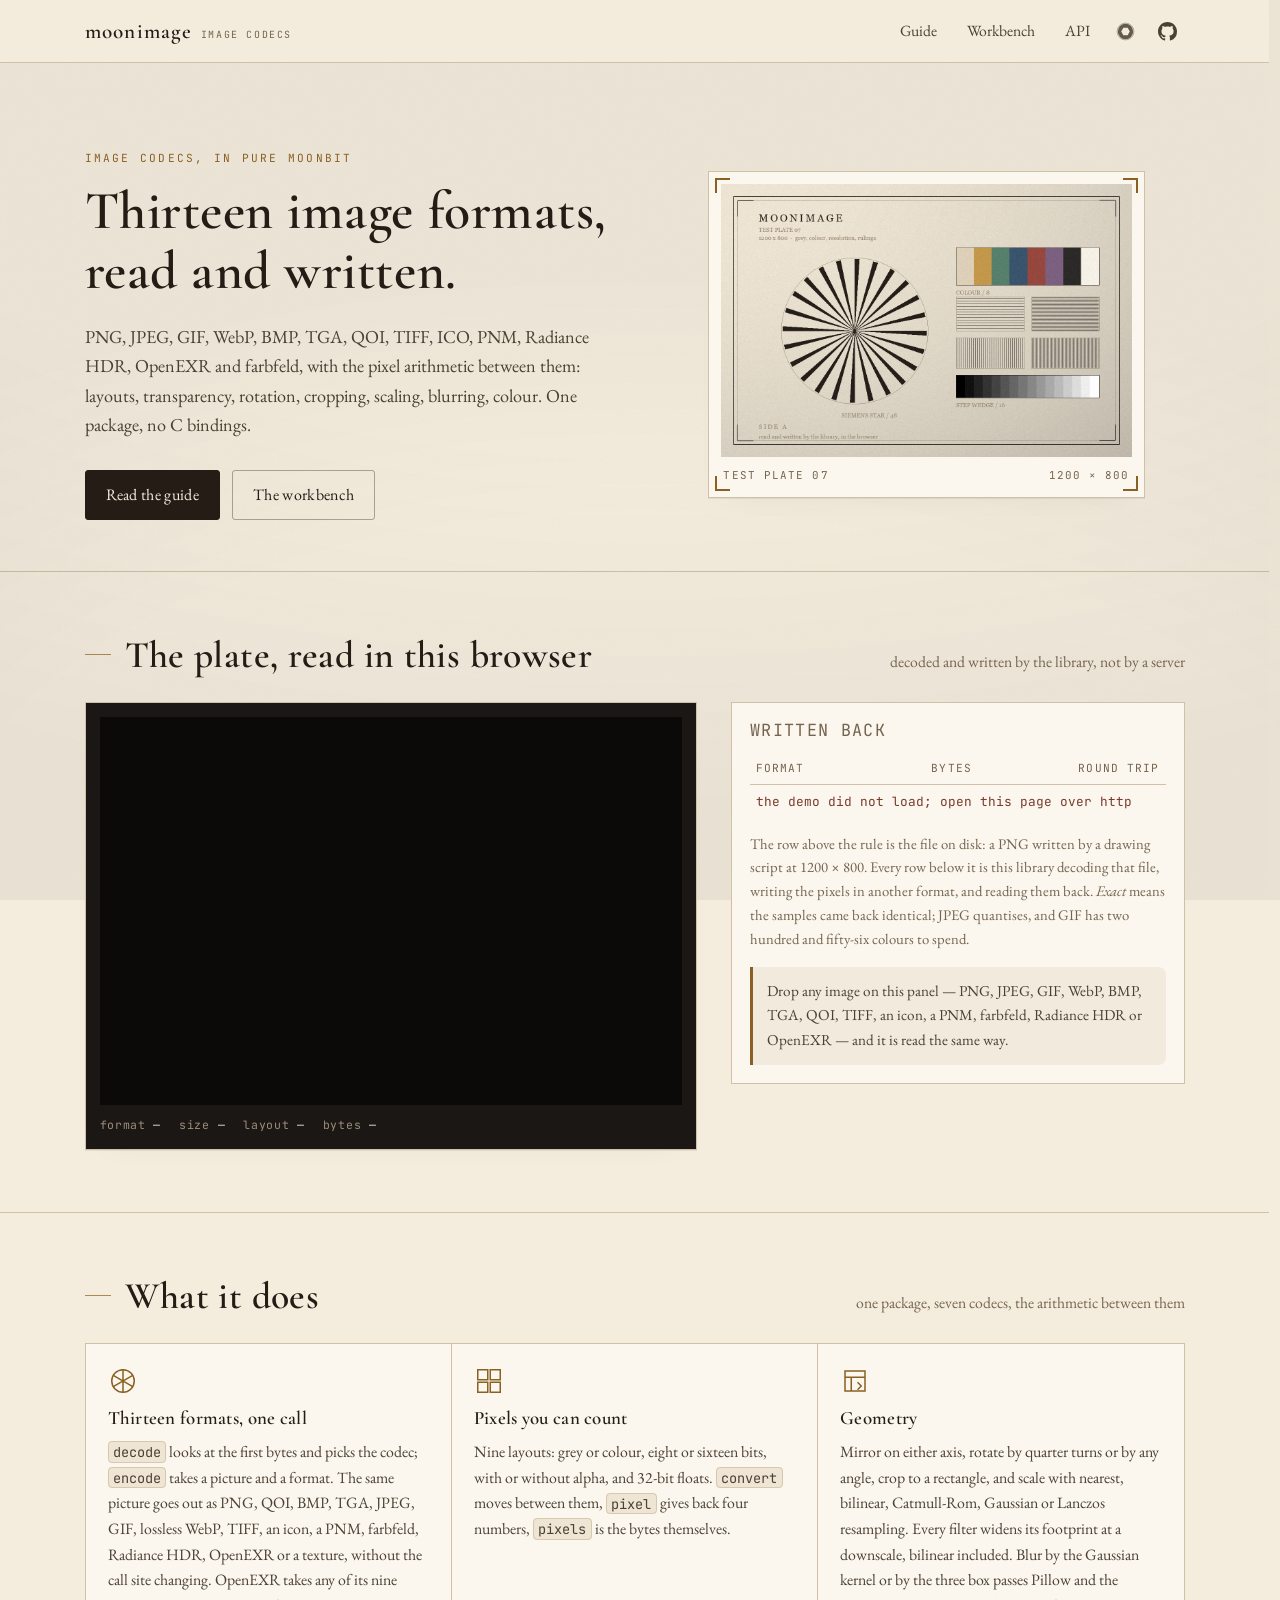
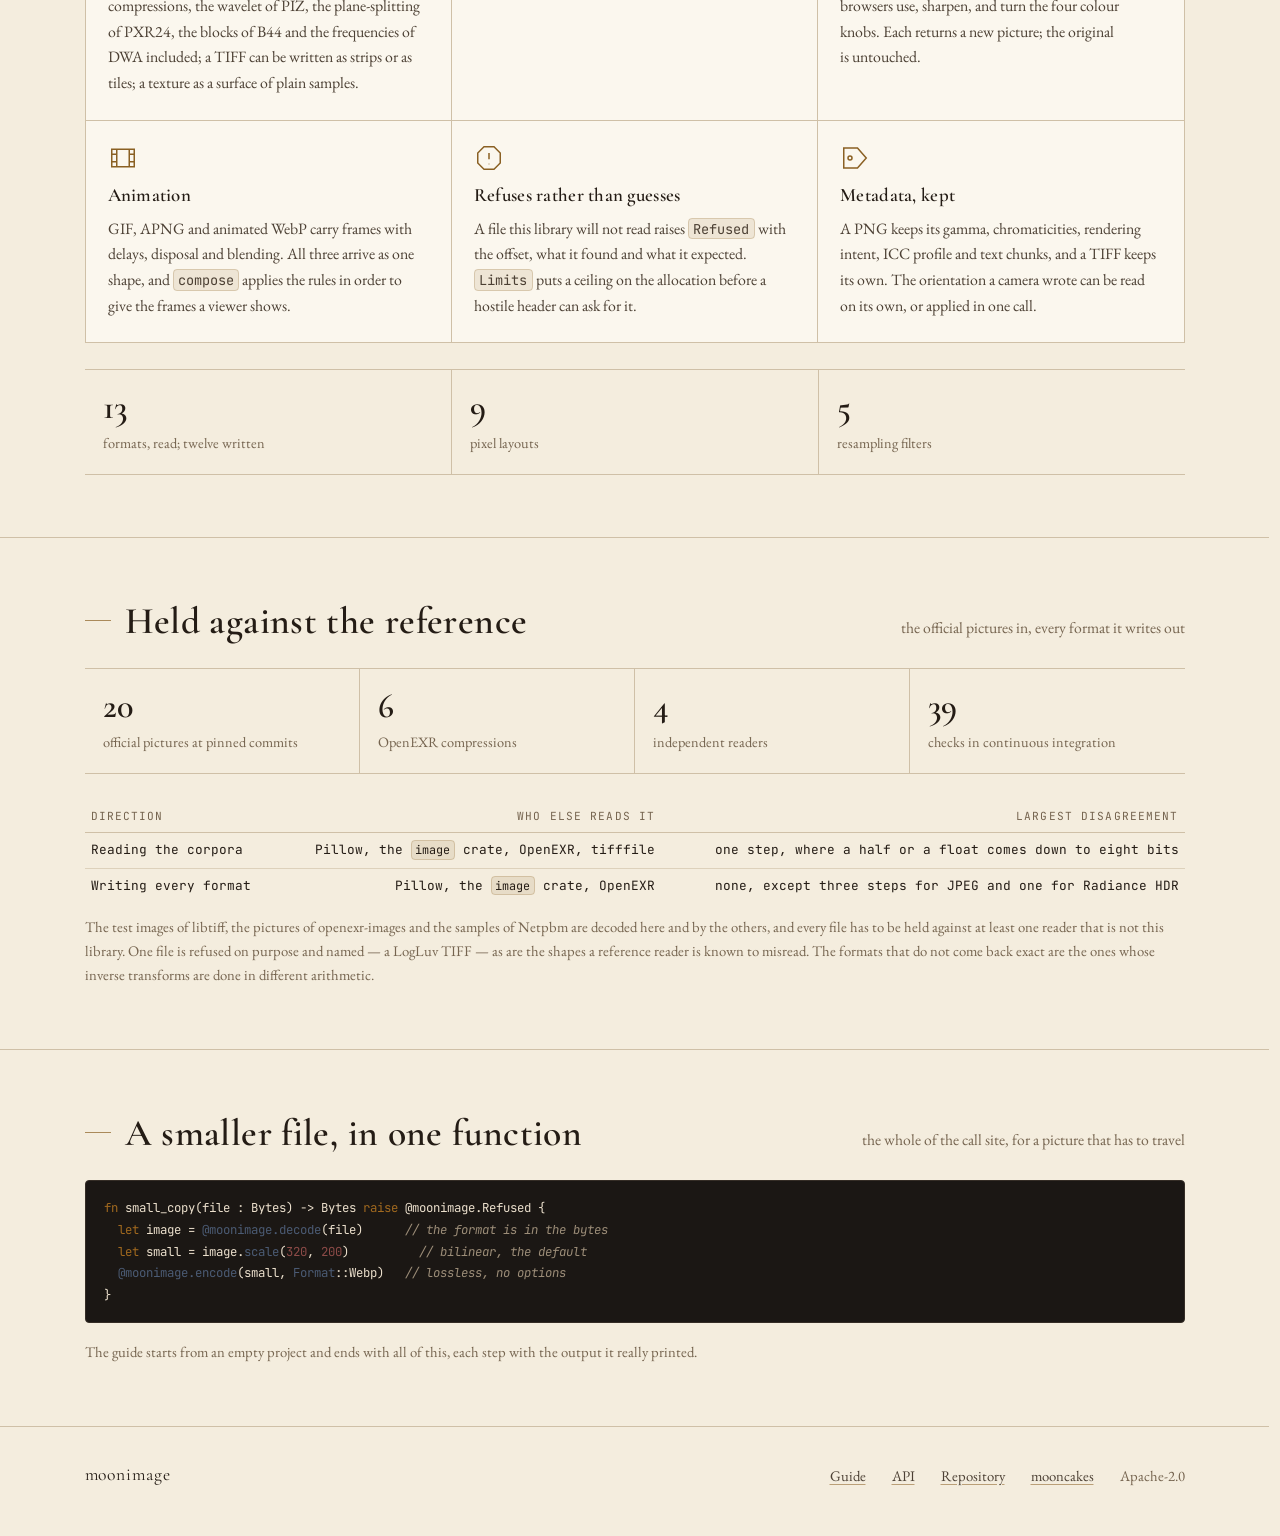
==== commit c8494754: "docs: the four writers, in the pages that describe them. The format table, the consistency section, " ====
--- a/docs/index.html
+++ b/docs/index.html
@@ -128,10 +128,11 @@
             <code>decode</code> looks at the first bytes and picks the codec;
             <code>encode</code> takes a picture and a format. The same picture
             goes out as PNG, QOI, BMP, TGA, JPEG, GIF, lossless WebP, TIFF, an
-            icon, a PNM, farbfeld, Radiance HDR or OpenEXR, without the call
-            site changing. OpenEXR takes any of its nine scanline compressions,
+            icon, a PNM, farbfeld, Radiance HDR, OpenEXR or a texture, without
+            the call site changing. OpenEXR takes any of its nine compressions,
             the wavelet of PIZ, the plane-splitting of PXR24, the blocks of B44
-            and the frequencies of DWA included.
+            and the frequencies of DWA included; a TIFF can be written as strips
+            or as tiles; a texture as a surface of plain samples.
           </p>
         </div>
 
@@ -234,11 +235,11 @@
       <p class="note">
         The test images of libtiff, the pictures of openexr-images and the
         samples of Netpbm are decoded here and by the others, and every file has
-        to be held against at least one reader that is not this library. Two
-        files are refused on purpose and named — a tiled TIFF and a LogLuv
-        TIFF — as are the shapes a reference reader is known to misread.
-        The two formats that do not come back exact are the two whose inverse
-        transforms are done in different arithmetic.
+        to be held against at least one reader that is not this library. One
+        file is refused on purpose and named — a LogLuv TIFF — as are the shapes
+        a reference reader is known to misread. The formats that do not come back
+        exact are the ones whose inverse transforms are done in different
+        arithmetic.
       </p>
     </div>
   </section>
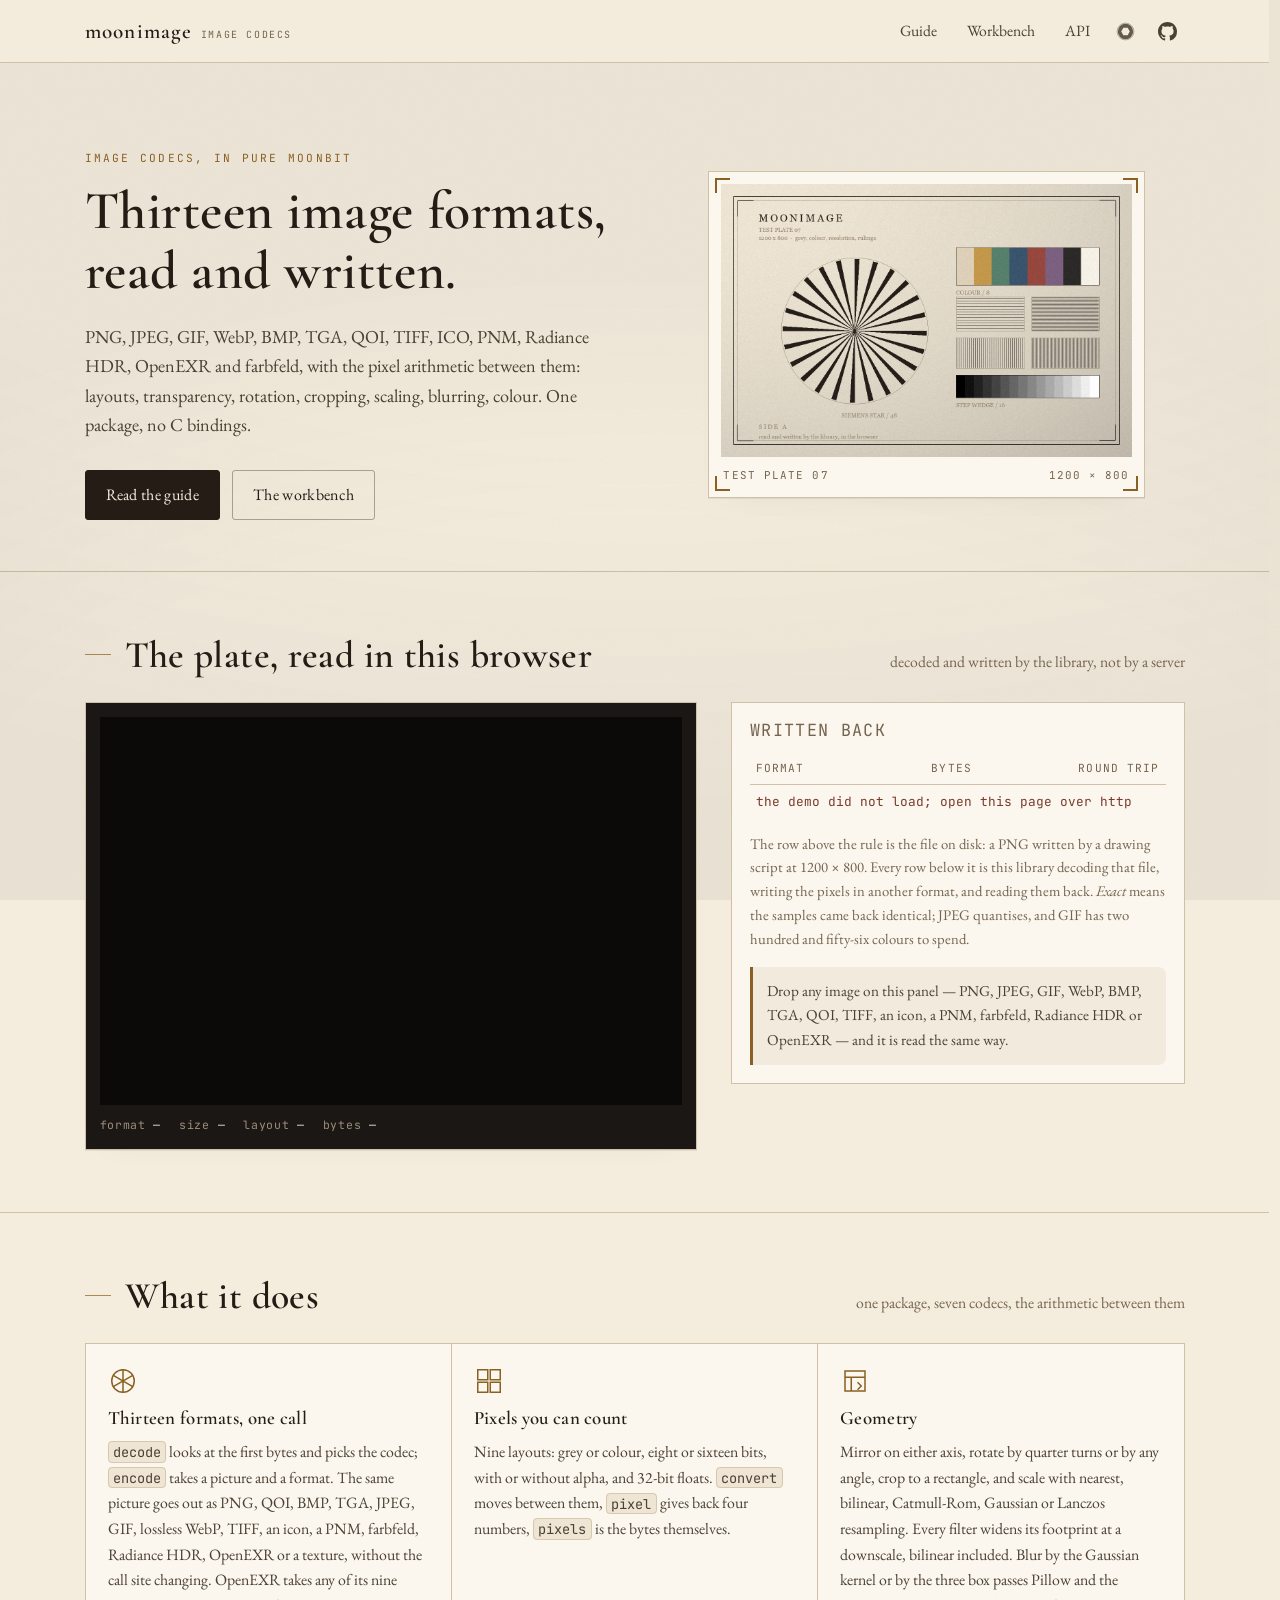
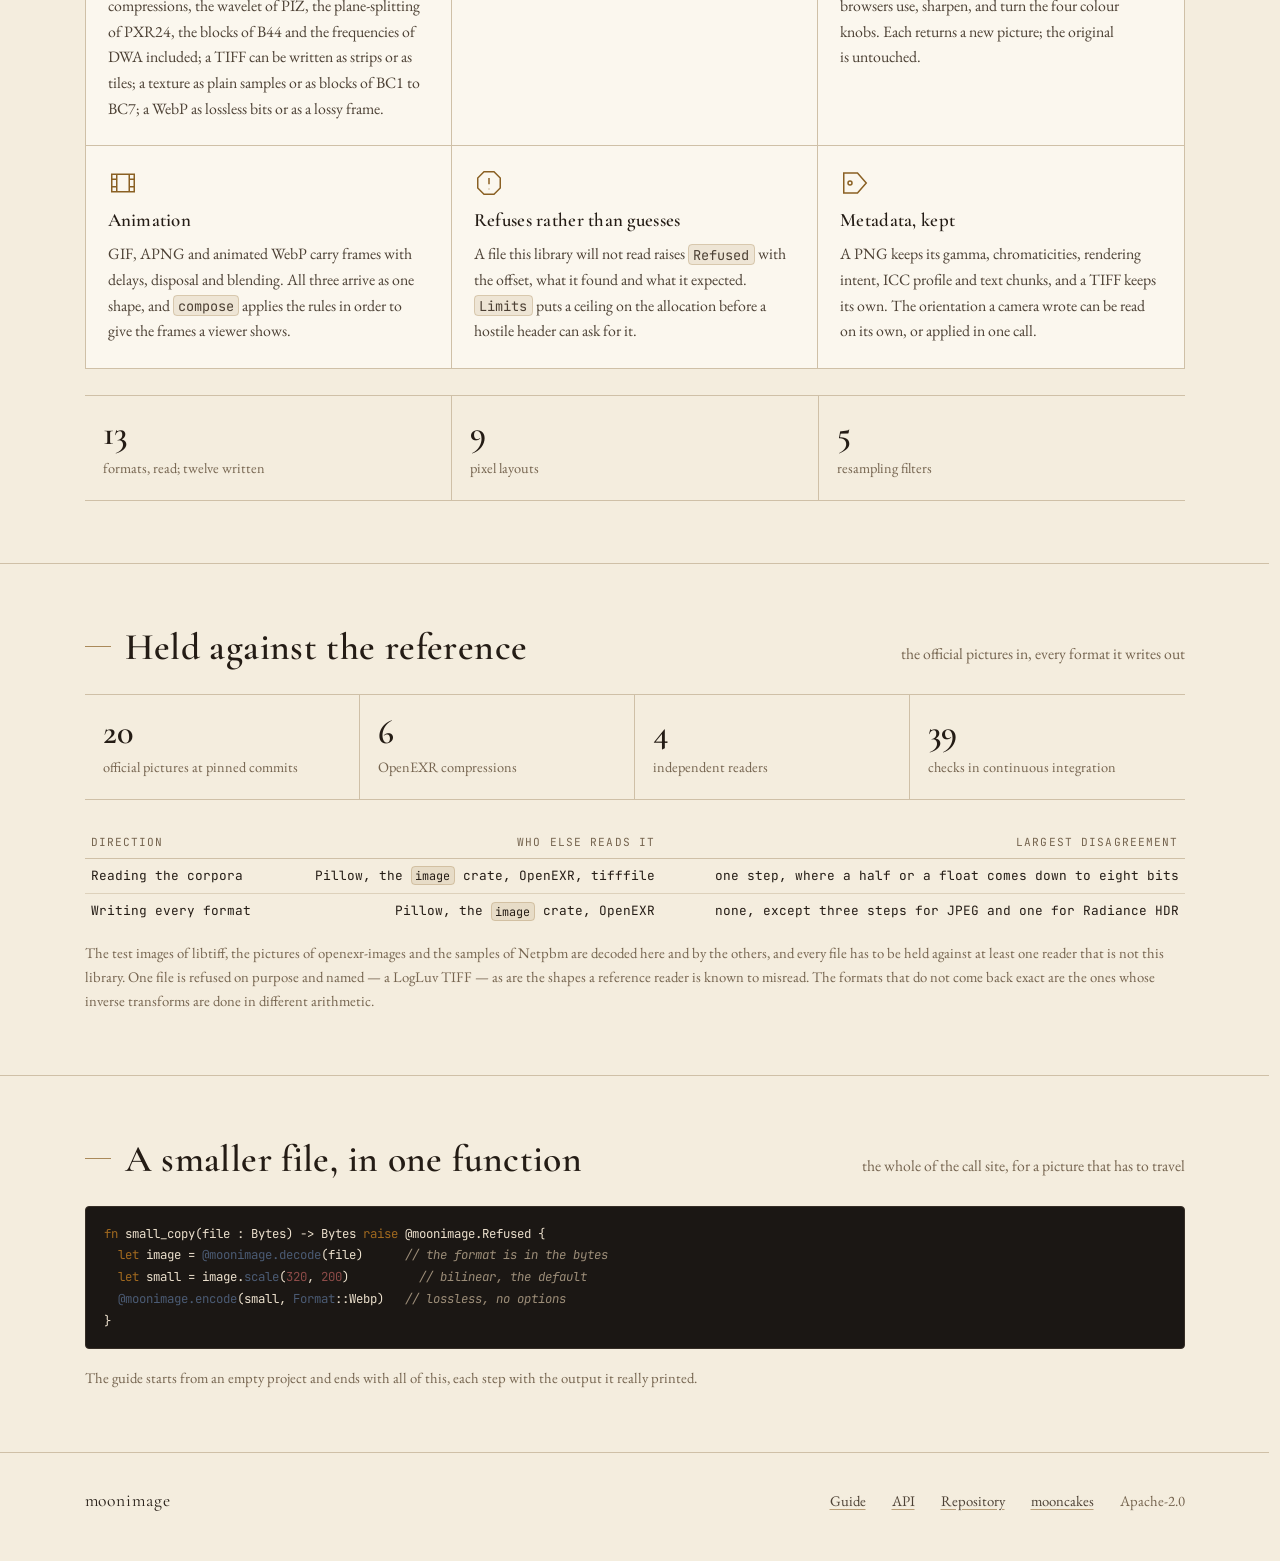
==== commit 34970ad8: "docs: the four writers this round added, in every page that names them. The format table said a DDS " ====
--- a/docs/index.html
+++ b/docs/index.html
@@ -132,7 +132,8 @@
             the call site changing. OpenEXR takes any of its nine compressions,
             the wavelet of PIZ, the plane-splitting of PXR24, the blocks of B44
             and the frequencies of DWA included; a TIFF can be written as strips
-            or as tiles; a texture as a surface of plain samples.
+            or as tiles; a texture as plain samples or as blocks of BC1 to BC7;
+            a WebP as lossless bits or as a lossy frame.
           </p>
         </div>
 
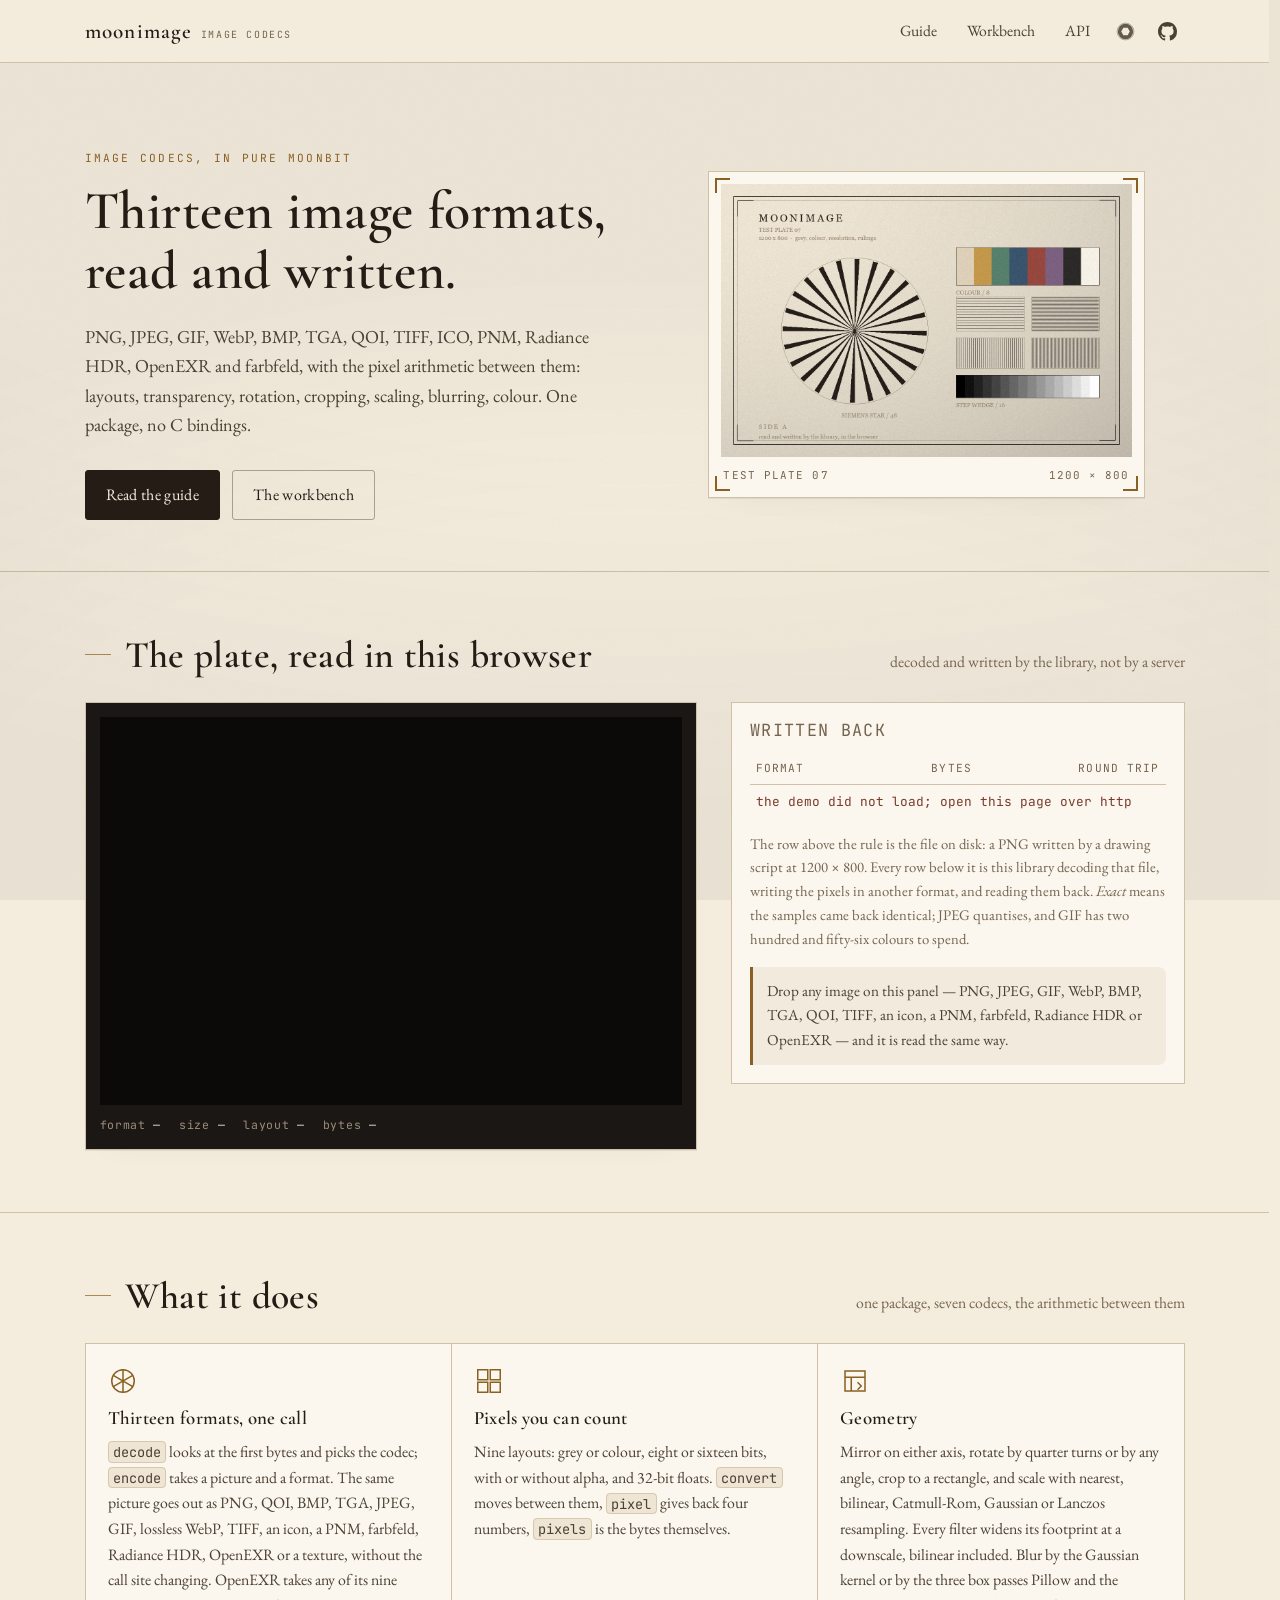
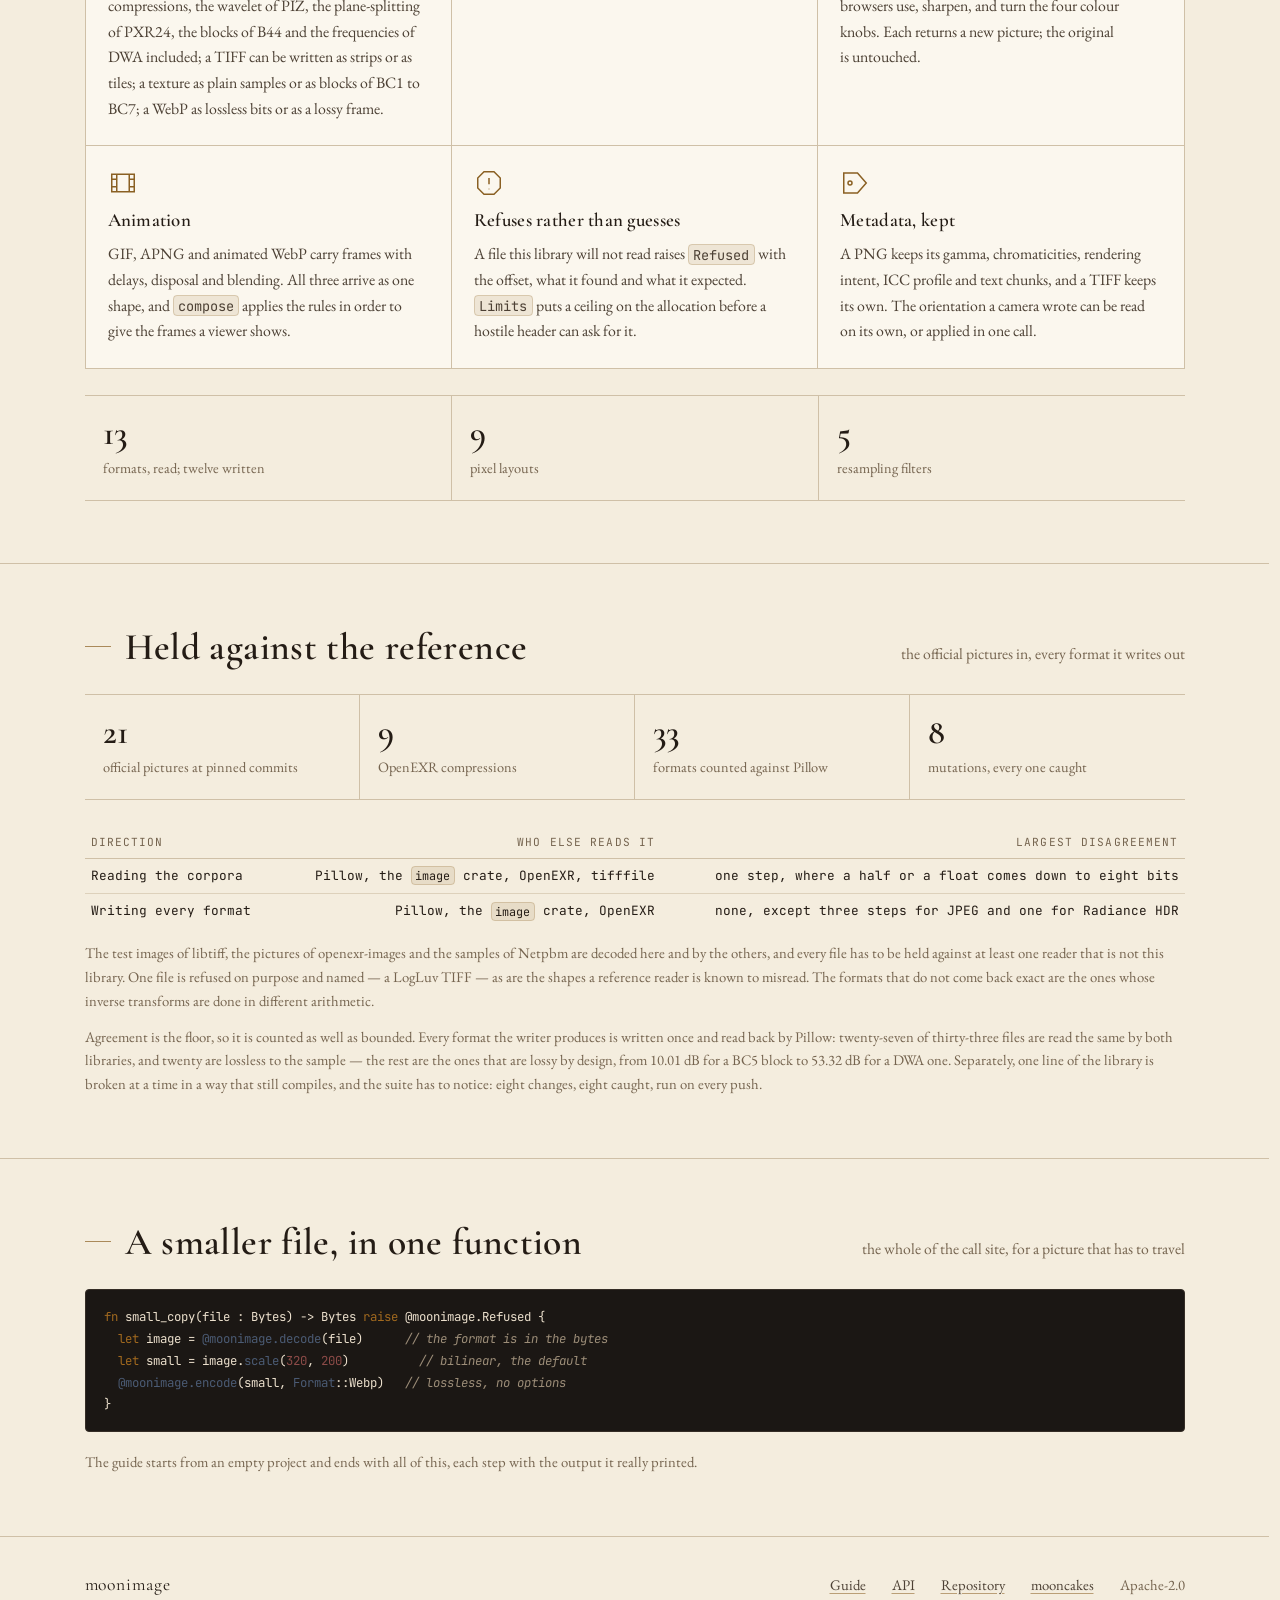
==== commit f6053f3e: "docs: the two measurements in the pages and in the pipeline The counts a reader wants are not the on" ====
--- a/docs/index.html
+++ b/docs/index.html
@@ -210,10 +210,10 @@
       </div>
 
       <div class="figures">
-        <div class="figure"><b>20</b><span>official pictures at pinned commits</span></div>
-        <div class="figure"><b>6</b><span>OpenEXR compressions</span></div>
-        <div class="figure"><b>4</b><span>independent readers</span></div>
-        <div class="figure"><b>39</b><span>checks in continuous integration</span></div>
+        <div class="figure"><b>21</b><span>official pictures at pinned commits</span></div>
+        <div class="figure"><b>9</b><span>OpenEXR compressions</span></div>
+        <div class="figure"><b>33</b><span>formats counted against Pillow</span></div>
+        <div class="figure"><b>8</b><span>mutations, every one caught</span></div>
       </div>
 
       <table class="formats" style="margin-top: 26px;">
@@ -242,6 +242,15 @@
         exact are the ones whose inverse transforms are done in different
         arithmetic.
       </p>
+      <p class="note">
+        Agreement is the floor, so it is counted as well as bounded. Every format
+        the writer produces is written once and read back by Pillow: twenty-seven
+        of thirty-three files are read the same by both libraries, and twenty are
+        lossless to the sample — the rest are the ones that are lossy by design,
+        from 10.01 dB for a BC5 block to 53.32 dB for a DWA one. Separately, one
+        line of the library is broken at a time in a way that still compiles, and
+        the suite has to notice: eight changes, eight caught, run on every push.
+      </p>
     </div>
   </section>
 
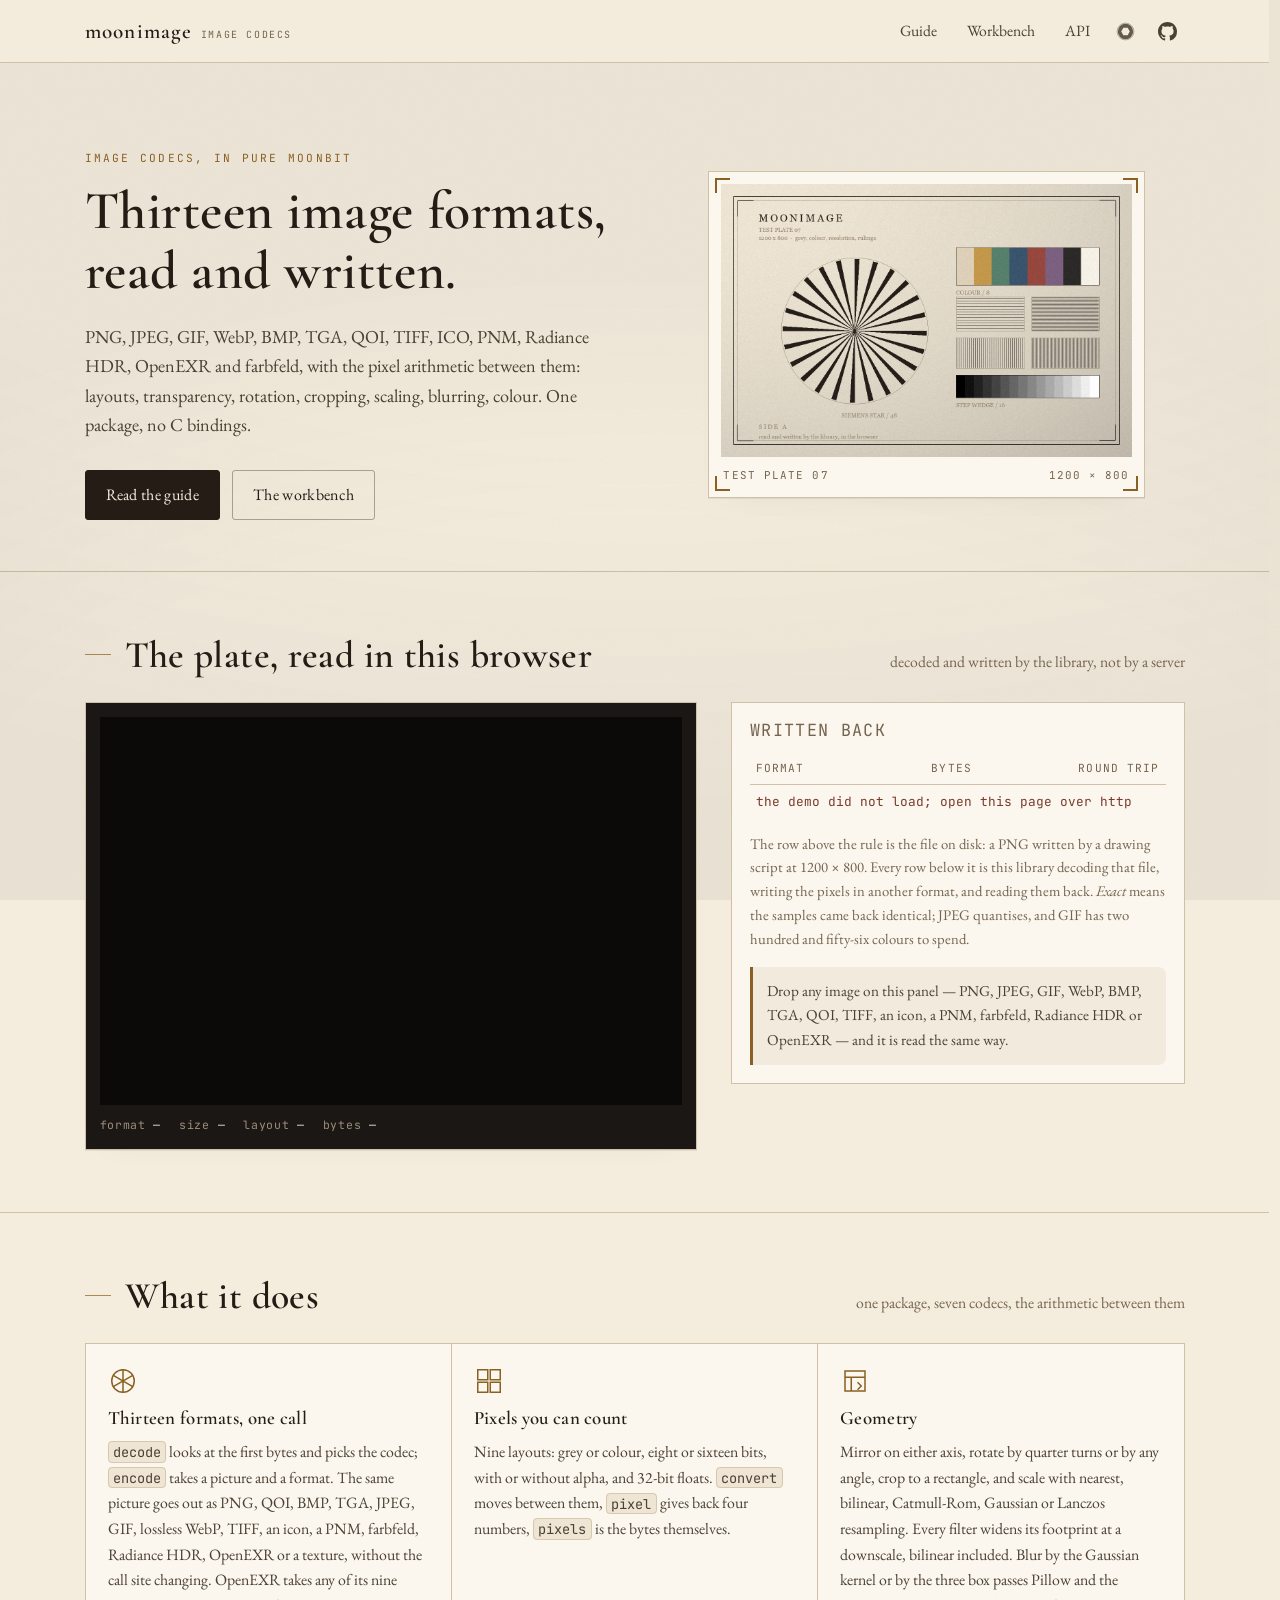
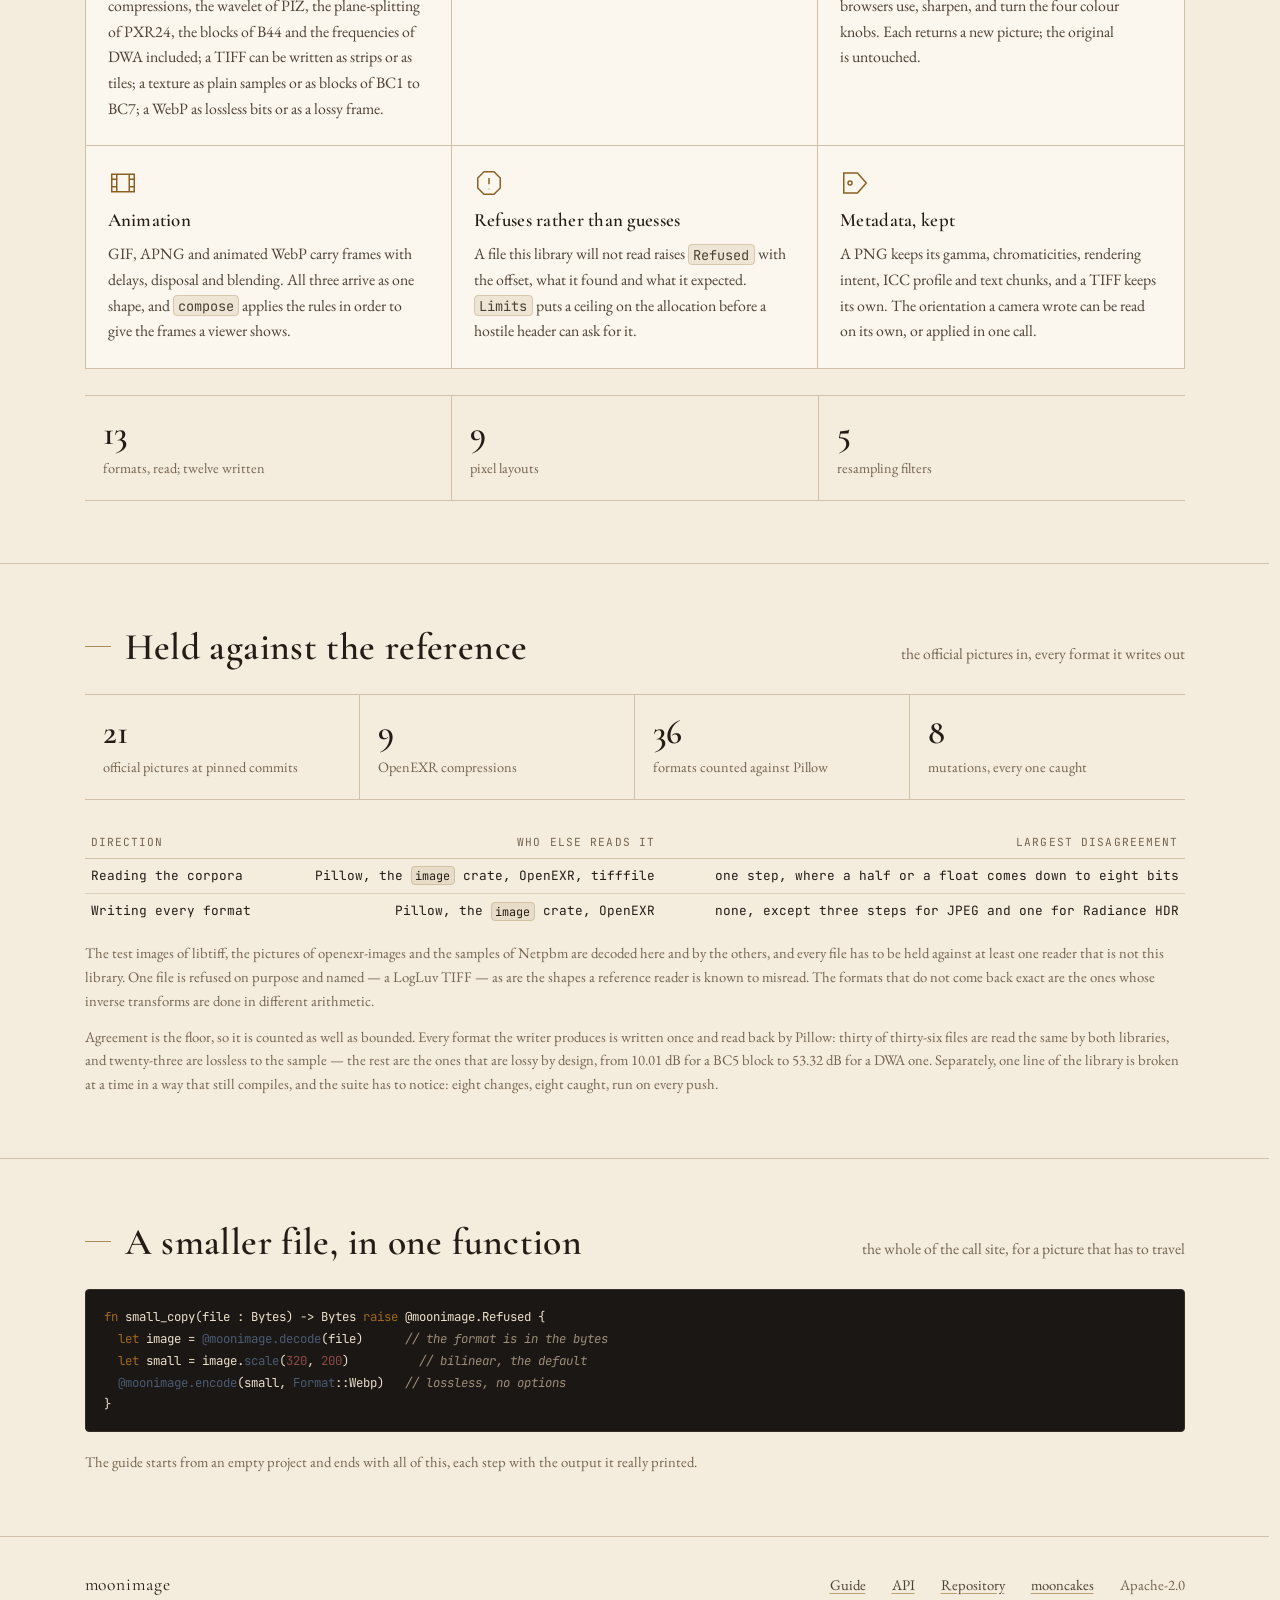
==== commit 26169c5e: "feat(formats): PCX, SGI and Sun raster, read and written Three formats from the years when a picture" ====
--- a/docs/index.html
+++ b/docs/index.html
@@ -212,7 +212,7 @@
       <div class="figures">
         <div class="figure"><b>21</b><span>official pictures at pinned commits</span></div>
         <div class="figure"><b>9</b><span>OpenEXR compressions</span></div>
-        <div class="figure"><b>33</b><span>formats counted against Pillow</span></div>
+        <div class="figure"><b>36</b><span>formats counted against Pillow</span></div>
         <div class="figure"><b>8</b><span>mutations, every one caught</span></div>
       </div>
 
@@ -244,9 +244,9 @@
       </p>
       <p class="note">
         Agreement is the floor, so it is counted as well as bounded. Every format
-        the writer produces is written once and read back by Pillow: twenty-seven
-        of thirty-three files are read the same by both libraries, and twenty are
-        lossless to the sample — the rest are the ones that are lossy by design,
+        the writer produces is written once and read back by Pillow: thirty
+        of thirty-six files are read the same by both libraries, and twenty-three
+        are lossless to the sample — the rest are the ones that are lossy by design,
         from 10.01 dB for a BC5 block to 53.32 dB for a DWA one. Separately, one
         line of the library is broken at a time in a way that still compiles, and
         the suite has to notice: eight changes, eight caught, run on every push.
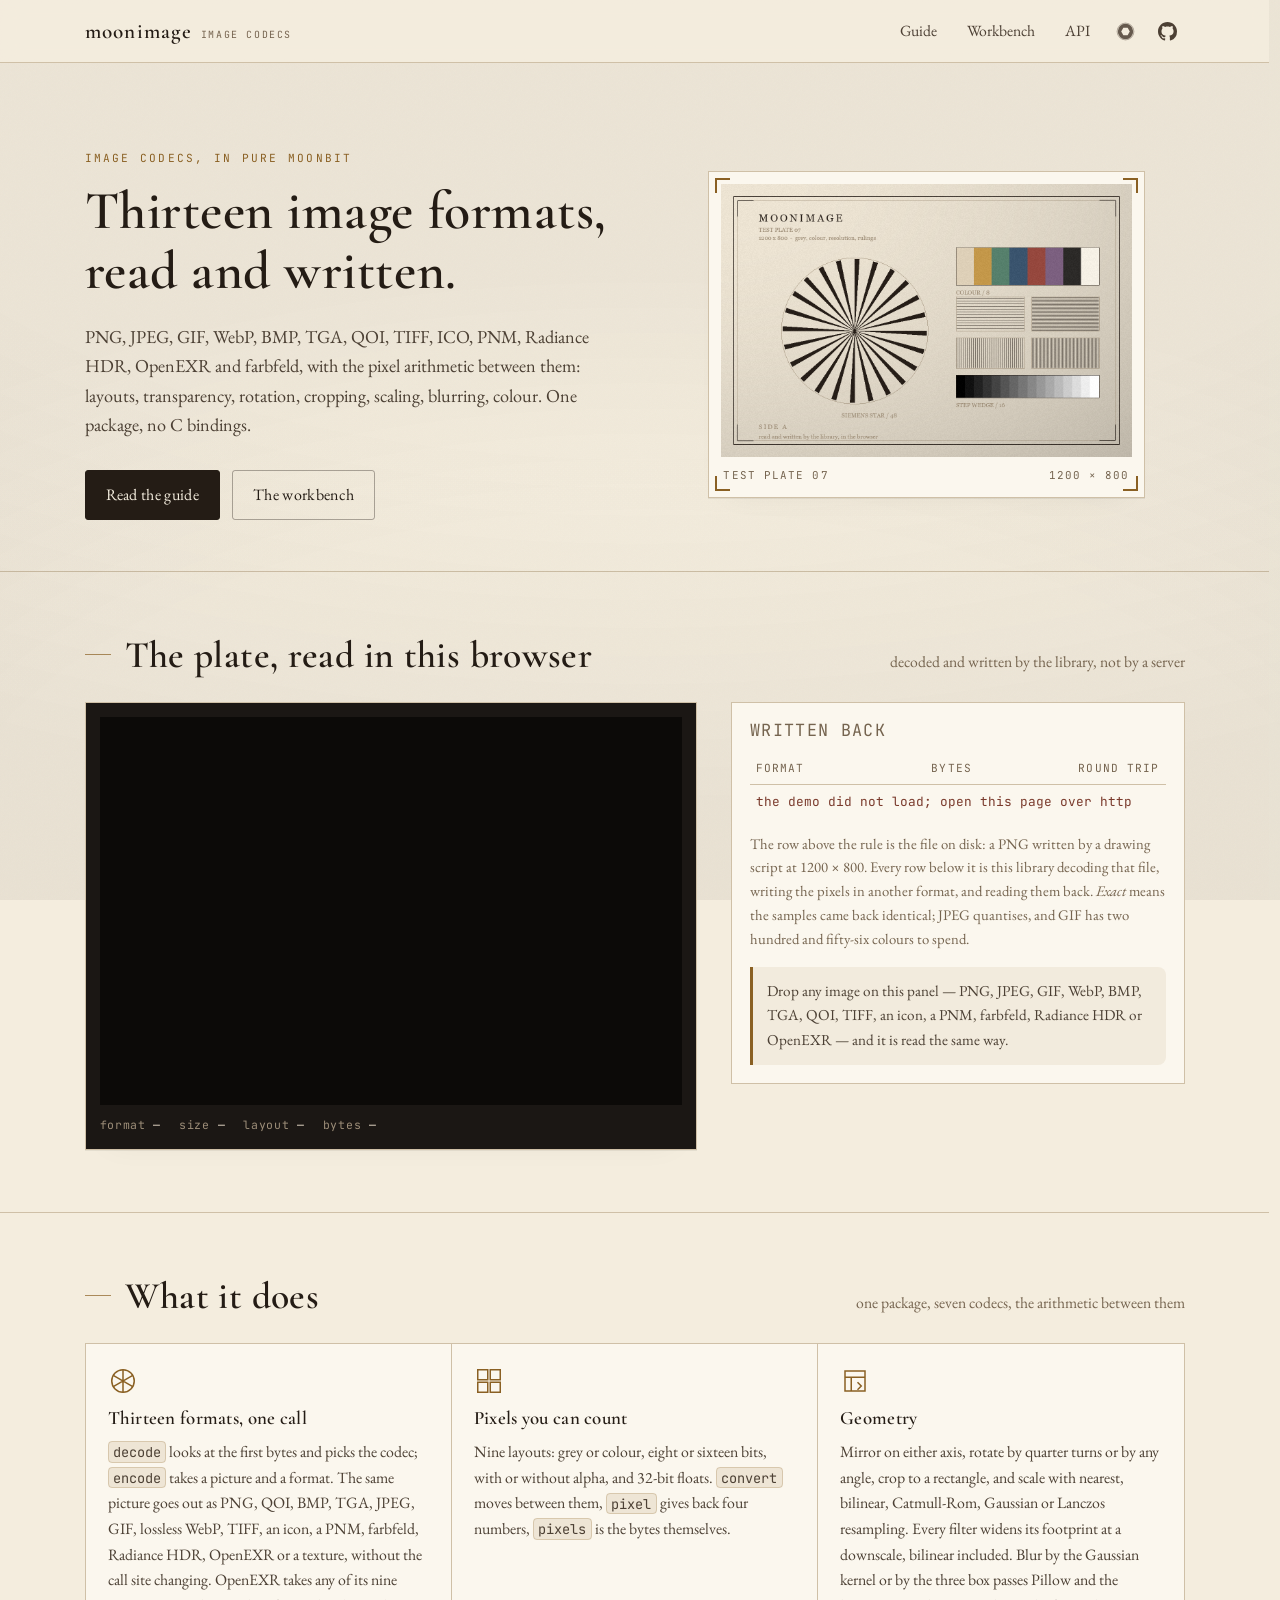
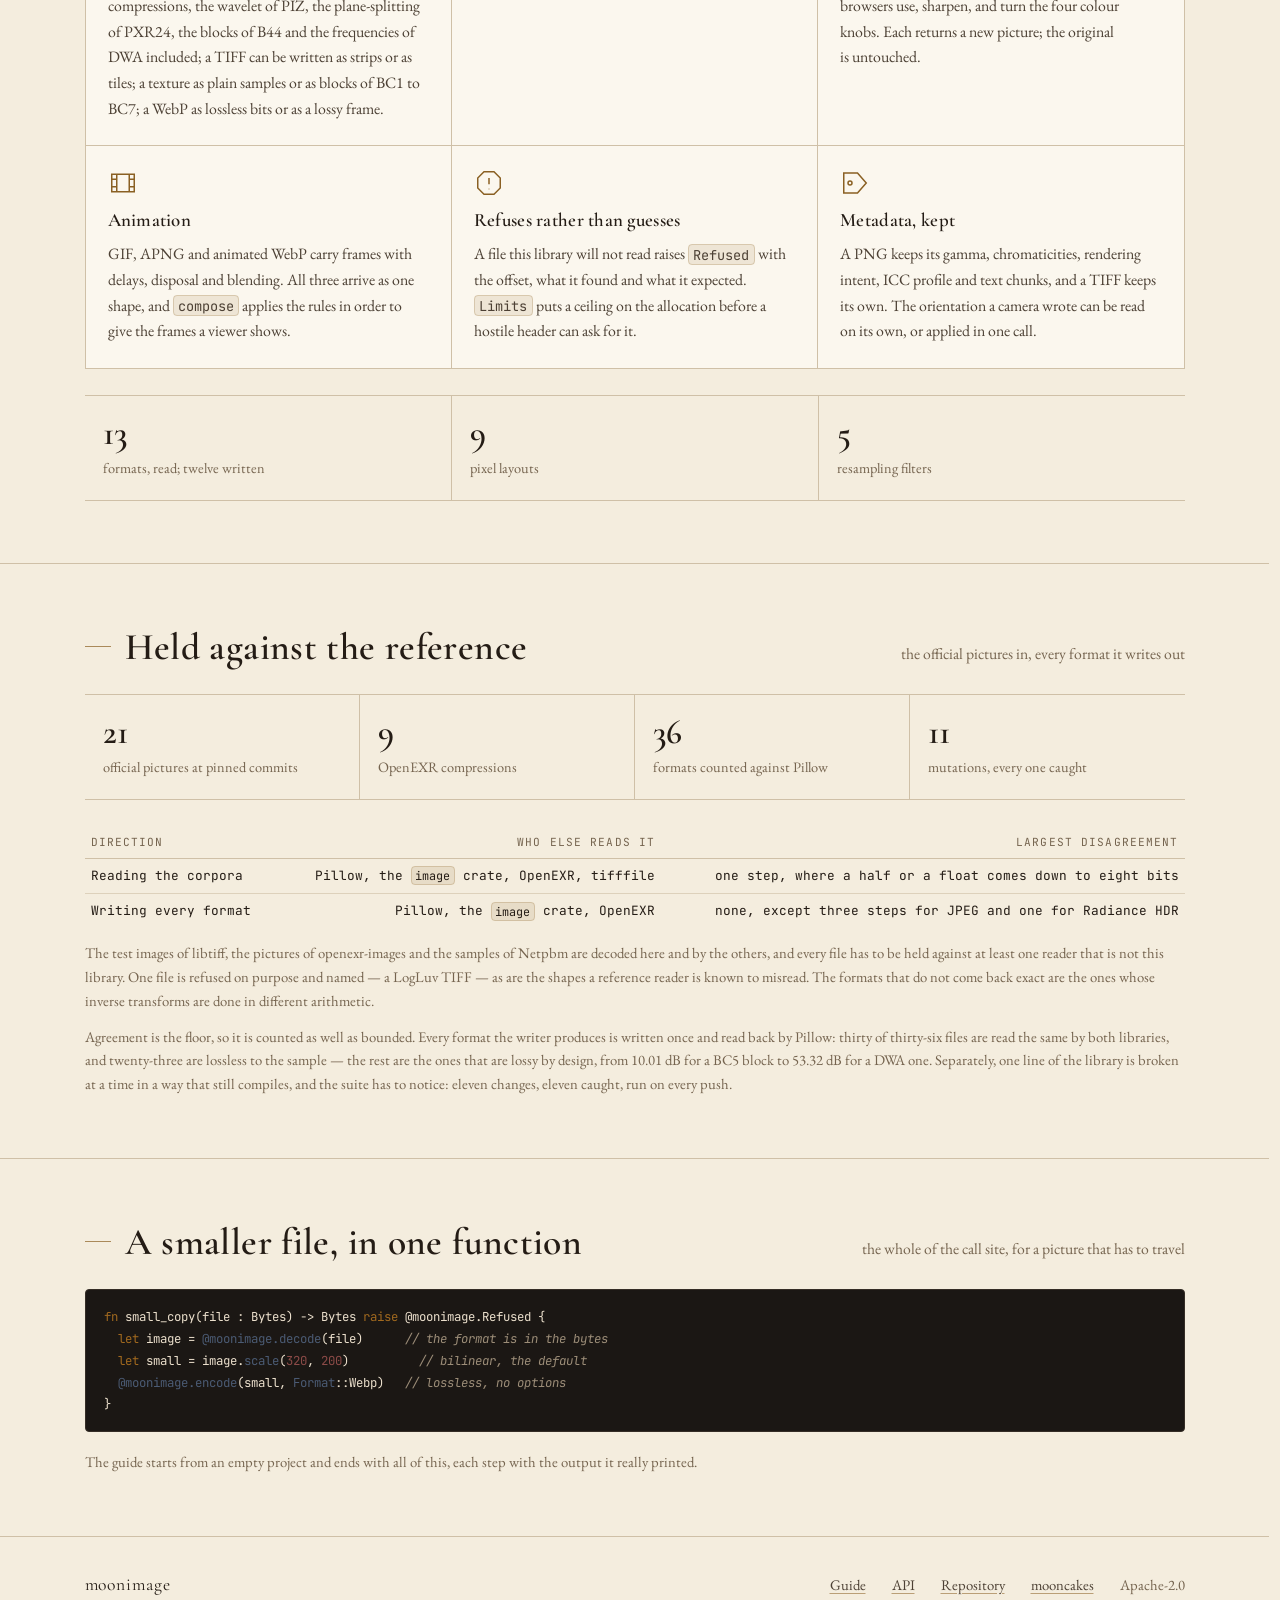
==== commit 15401476: "docs: eleven mutations, and the three formats they cover The table in the README listed eight change" ====
--- a/docs/index.html
+++ b/docs/index.html
@@ -213,7 +213,7 @@
         <div class="figure"><b>21</b><span>official pictures at pinned commits</span></div>
         <div class="figure"><b>9</b><span>OpenEXR compressions</span></div>
         <div class="figure"><b>36</b><span>formats counted against Pillow</span></div>
-        <div class="figure"><b>8</b><span>mutations, every one caught</span></div>
+        <div class="figure"><b>11</b><span>mutations, every one caught</span></div>
       </div>
 
       <table class="formats" style="margin-top: 26px;">
@@ -249,7 +249,7 @@
         are lossless to the sample — the rest are the ones that are lossy by design,
         from 10.01 dB for a BC5 block to 53.32 dB for a DWA one. Separately, one
         line of the library is broken at a time in a way that still compiles, and
-        the suite has to notice: eight changes, eight caught, run on every push.
+        the suite has to notice: eleven changes, eleven caught, run on every push.
       </p>
     </div>
   </section>
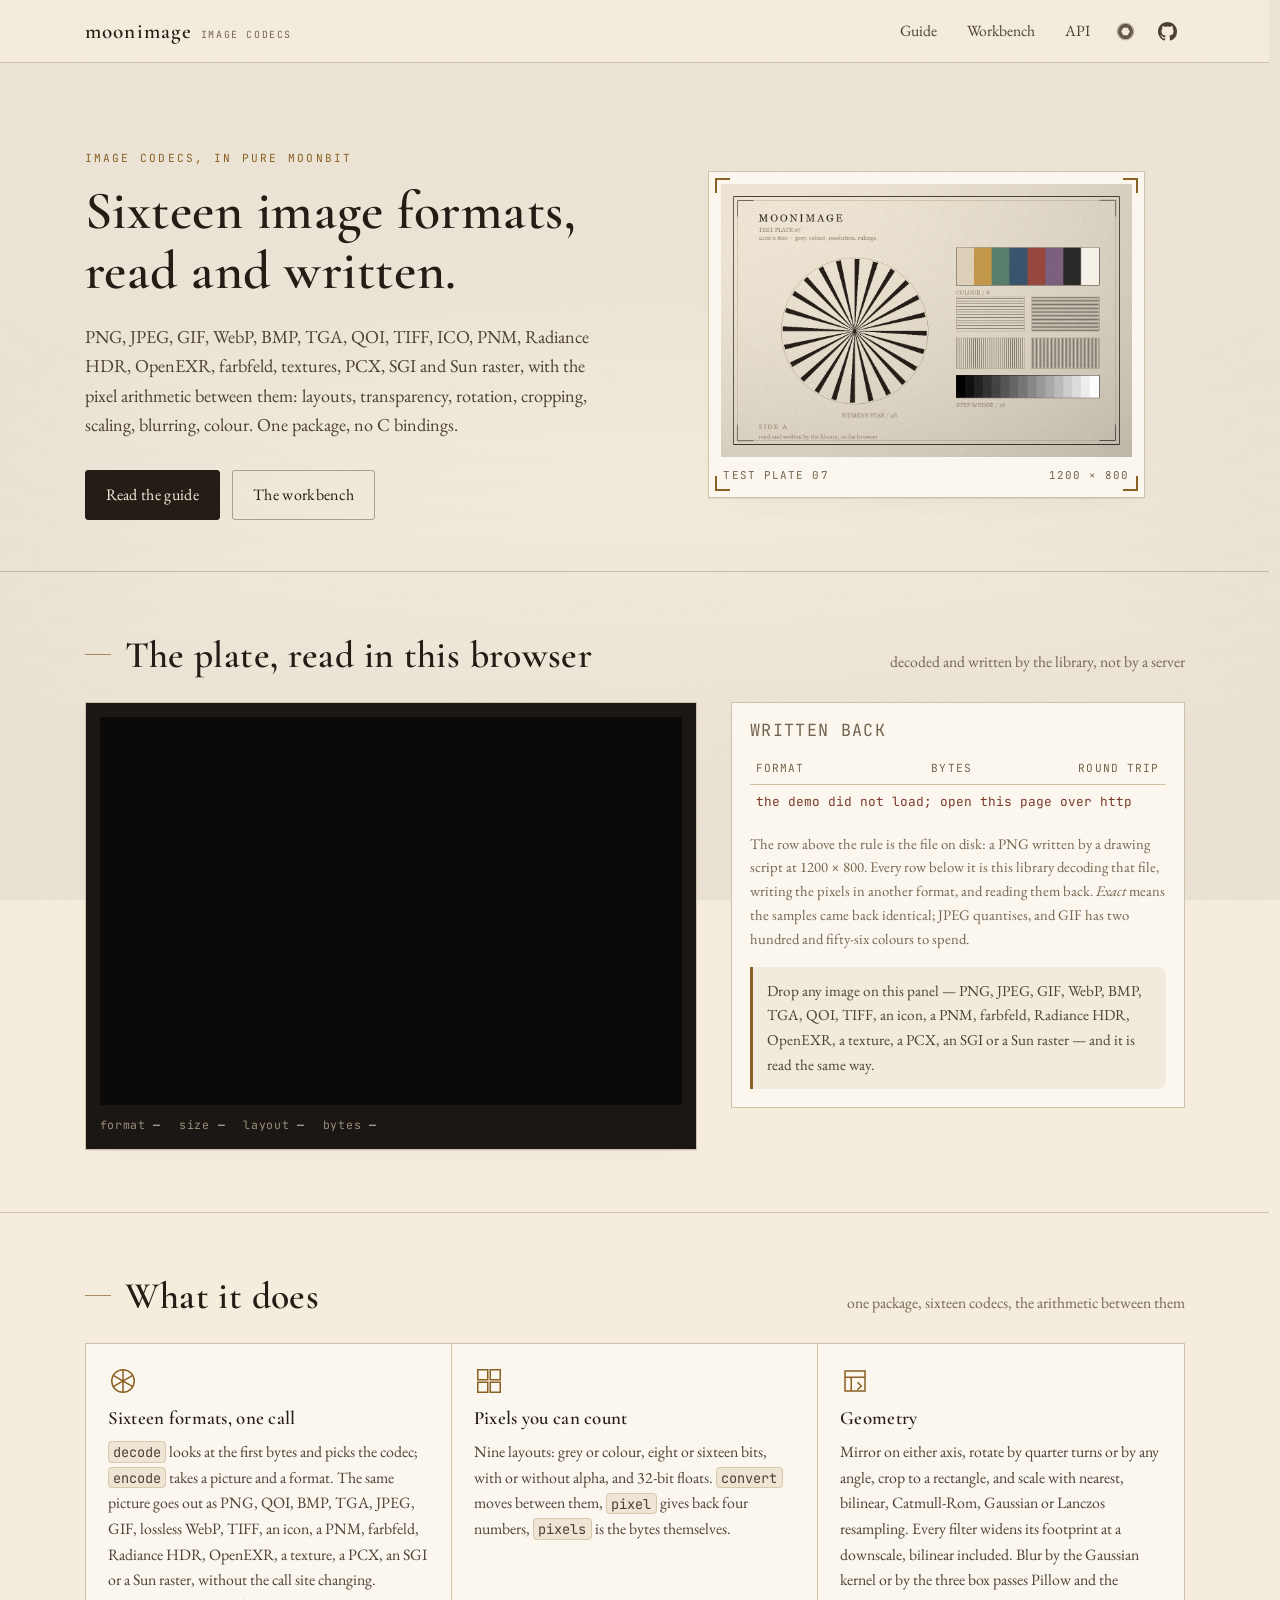
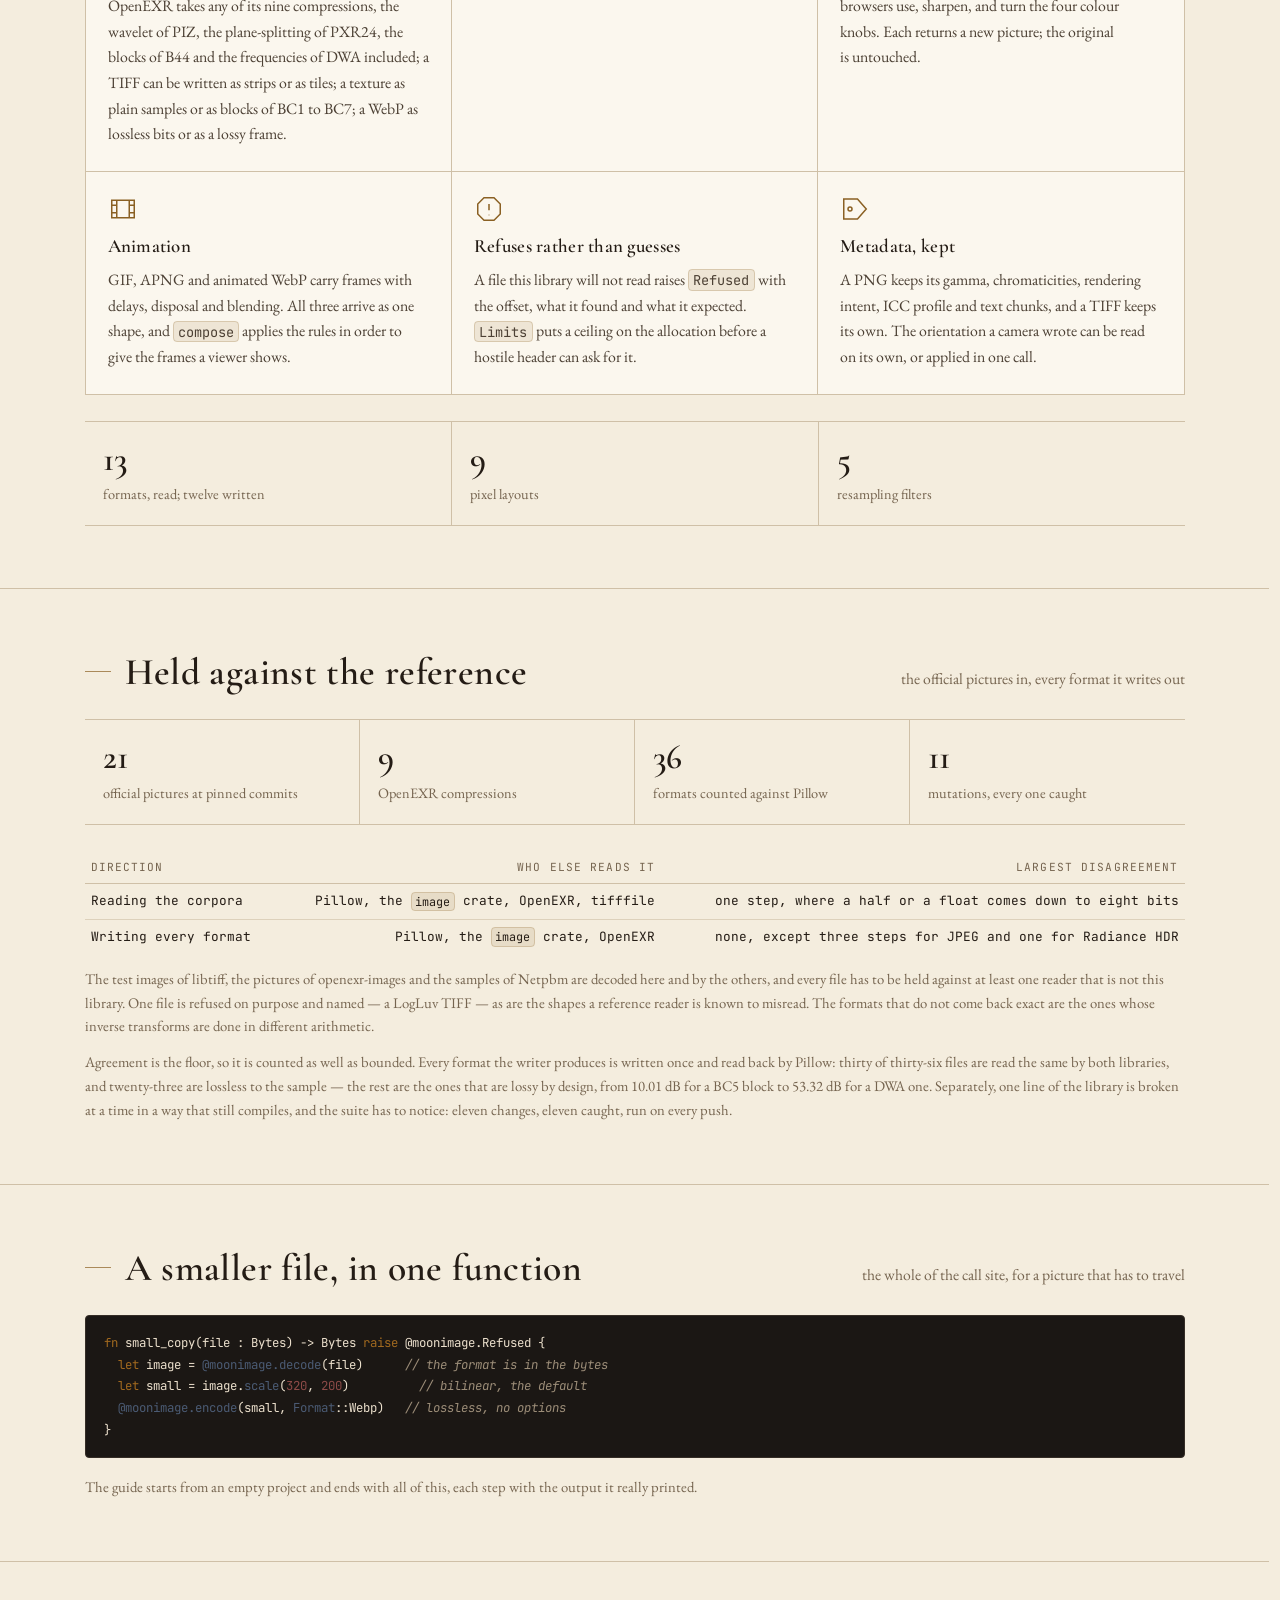
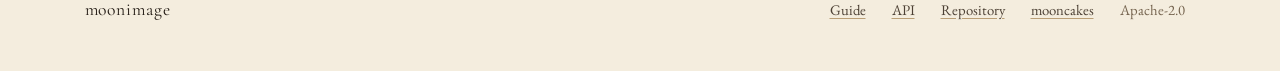
==== commit 54e5813a: "docs: three more formats in the pages, the guide's sizes rerun, and the skill The homepage says thir" ====
--- a/docs/index.html
+++ b/docs/index.html
@@ -6,7 +6,7 @@
 <meta name="color-scheme" content="light dark">
 
 <title>moonimage — image codecs for MoonBit</title>
-<meta name="description" content="Thirteen image formats read and written in pure MoonBit: PNG, JPEG, GIF, WebP, BMP, TGA, QOI, TIFF, ICO, PNM, HDR, OpenEXR and farbfeld, with conversion, geometry, filters and colour between them.">
+<meta name="description" content="Sixteen image formats read and written in pure MoonBit: PNG, JPEG, GIF, WebP, BMP, TGA, QOI, TIFF, ICO, PNM, HDR, OpenEXR, farbfeld, DDS, PCX, SGI and Sun raster, with conversion, geometry, filters and colour between them.">
 <script>
   // The stock is chosen before the first paint, so nothing flashes the wrong
   // colour while the stylesheet loads.
@@ -46,10 +46,11 @@
     <section class="hero">
       <div>
         <p class="eyebrow">Image codecs, in pure MoonBit</p>
-        <h1>Thirteen image formats, read and written.</h1>
+        <h1>Sixteen image formats, read and written.</h1>
         <p class="lede">
           PNG, JPEG, GIF, WebP, BMP, TGA, QOI, TIFF, ICO, PNM, Radiance HDR,
-          OpenEXR and farbfeld, with the pixel arithmetic between them: layouts,
+          OpenEXR, farbfeld, textures, PCX, SGI and Sun raster, with the pixel
+          arithmetic between them: layouts,
           transparency, rotation, cropping, scaling, blurring, colour. One
           package, no C bindings.
         </p>
@@ -105,8 +106,8 @@
           </p>
           <div class="drop">
             Drop any image on this panel — PNG, JPEG, GIF, WebP, BMP, TGA, QOI,
-            TIFF, an icon, a PNM, farbfeld, Radiance HDR or OpenEXR — and it is
-            read the same way.
+            TIFF, an icon, a PNM, farbfeld, Radiance HDR, OpenEXR, a texture, a
+            PCX, an SGI or a Sun raster — and it is read the same way.
           </div>
         </div>
       </div>
@@ -117,19 +118,19 @@
     <div class="wrap">
       <div class="band-head">
         <h2>What it does</h2>
-        <p>one package, seven codecs, the arithmetic between them</p>
+        <p>one package, sixteen codecs, the arithmetic between them</p>
       </div>
 
       <div class="grid">
         <div class="card">
           <svg viewBox="0 0 24 24" fill="none" stroke="currentColor" stroke-width="1.2" aria-hidden="true"><circle cx="12" cy="12" r="9"/><path d="M12 3v18M4.2 7.5l15.6 9M19.8 7.5l-15.6 9"/></svg>
-          <h3>Thirteen formats, one call</h3>
+          <h3>Sixteen formats, one call</h3>
           <p>
             <code>decode</code> looks at the first bytes and picks the codec;
             <code>encode</code> takes a picture and a format. The same picture
             goes out as PNG, QOI, BMP, TGA, JPEG, GIF, lossless WebP, TIFF, an
-            icon, a PNM, farbfeld, Radiance HDR, OpenEXR or a texture, without
-            the call site changing. OpenEXR takes any of its nine compressions,
+            icon, a PNM, farbfeld, Radiance HDR, OpenEXR, a texture, a PCX, an
+            SGI or a Sun raster, without the call site changing. OpenEXR takes any of its nine compressions,
             the wavelet of PIZ, the plane-splitting of PXR24, the blocks of B44
             and the frequencies of DWA included; a TIFF can be written as strips
             or as tiles; a texture as plain samples or as blocks of BC1 to BC7;
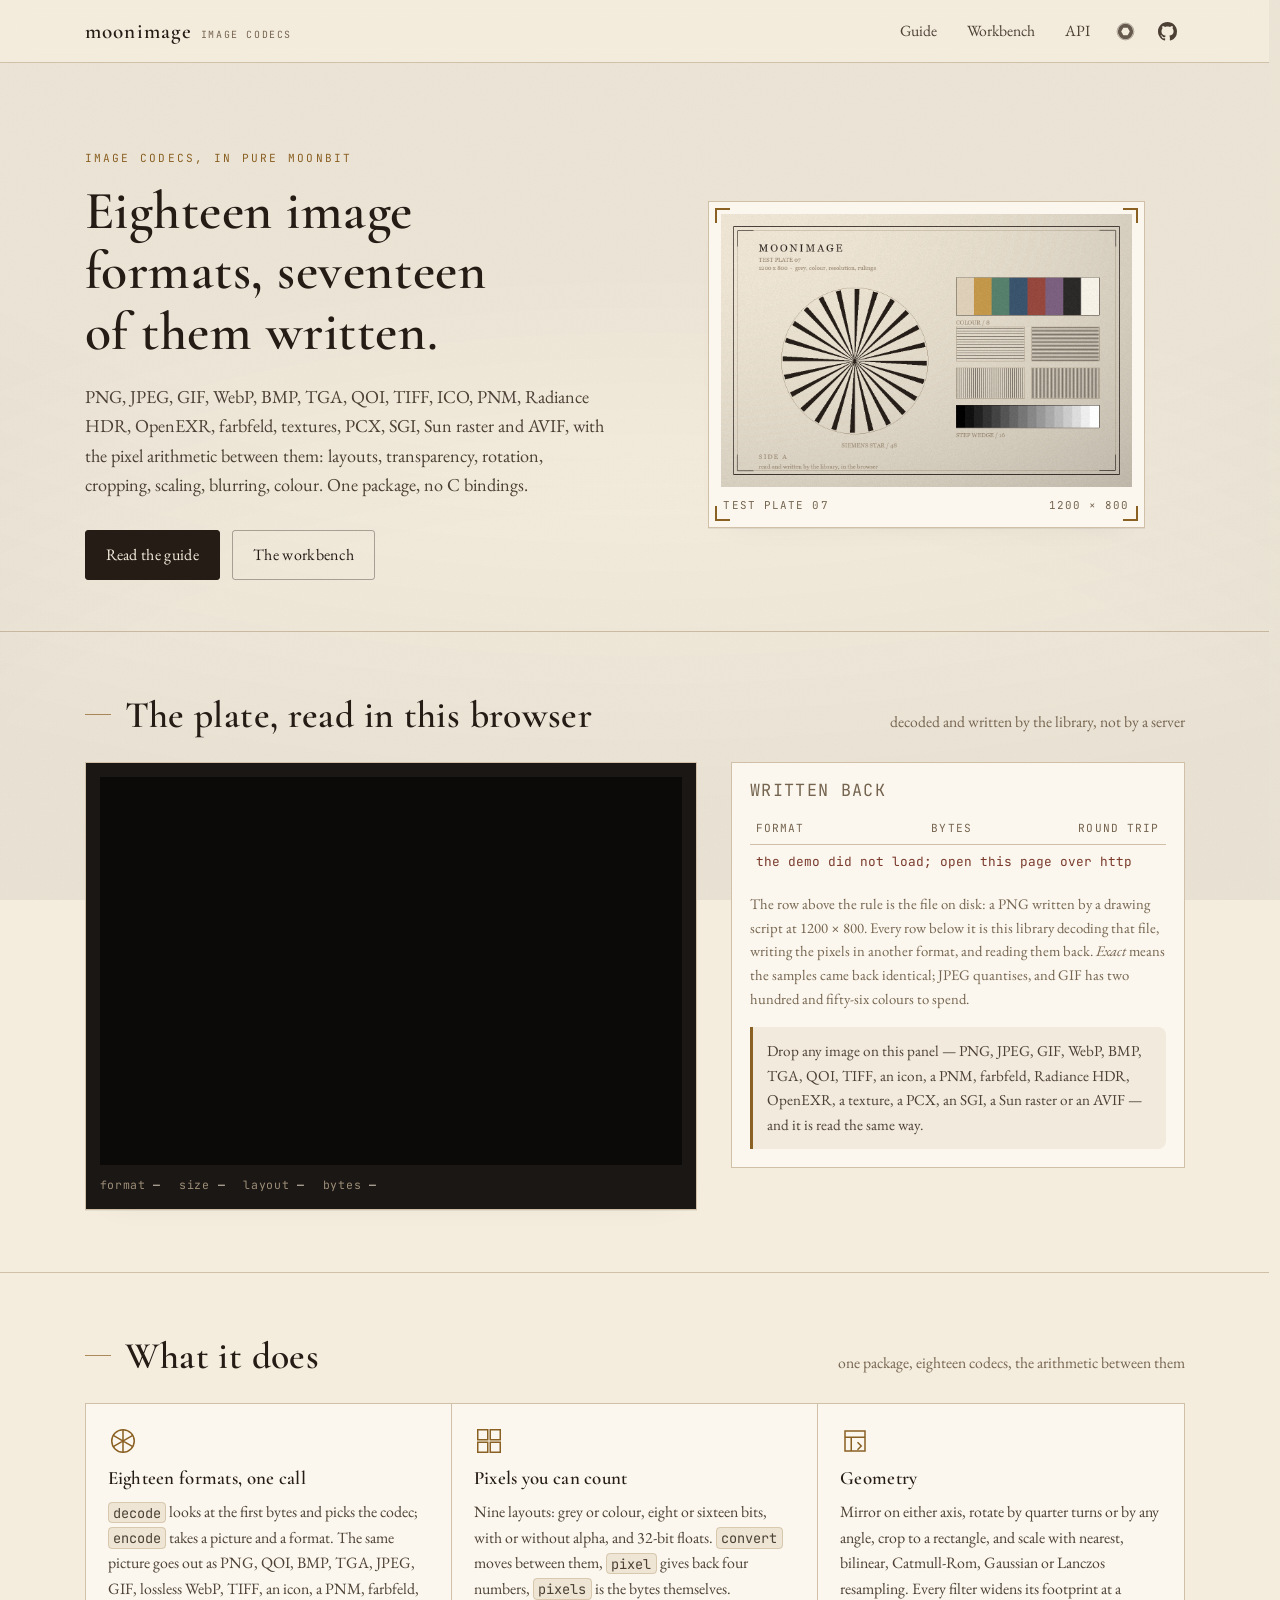
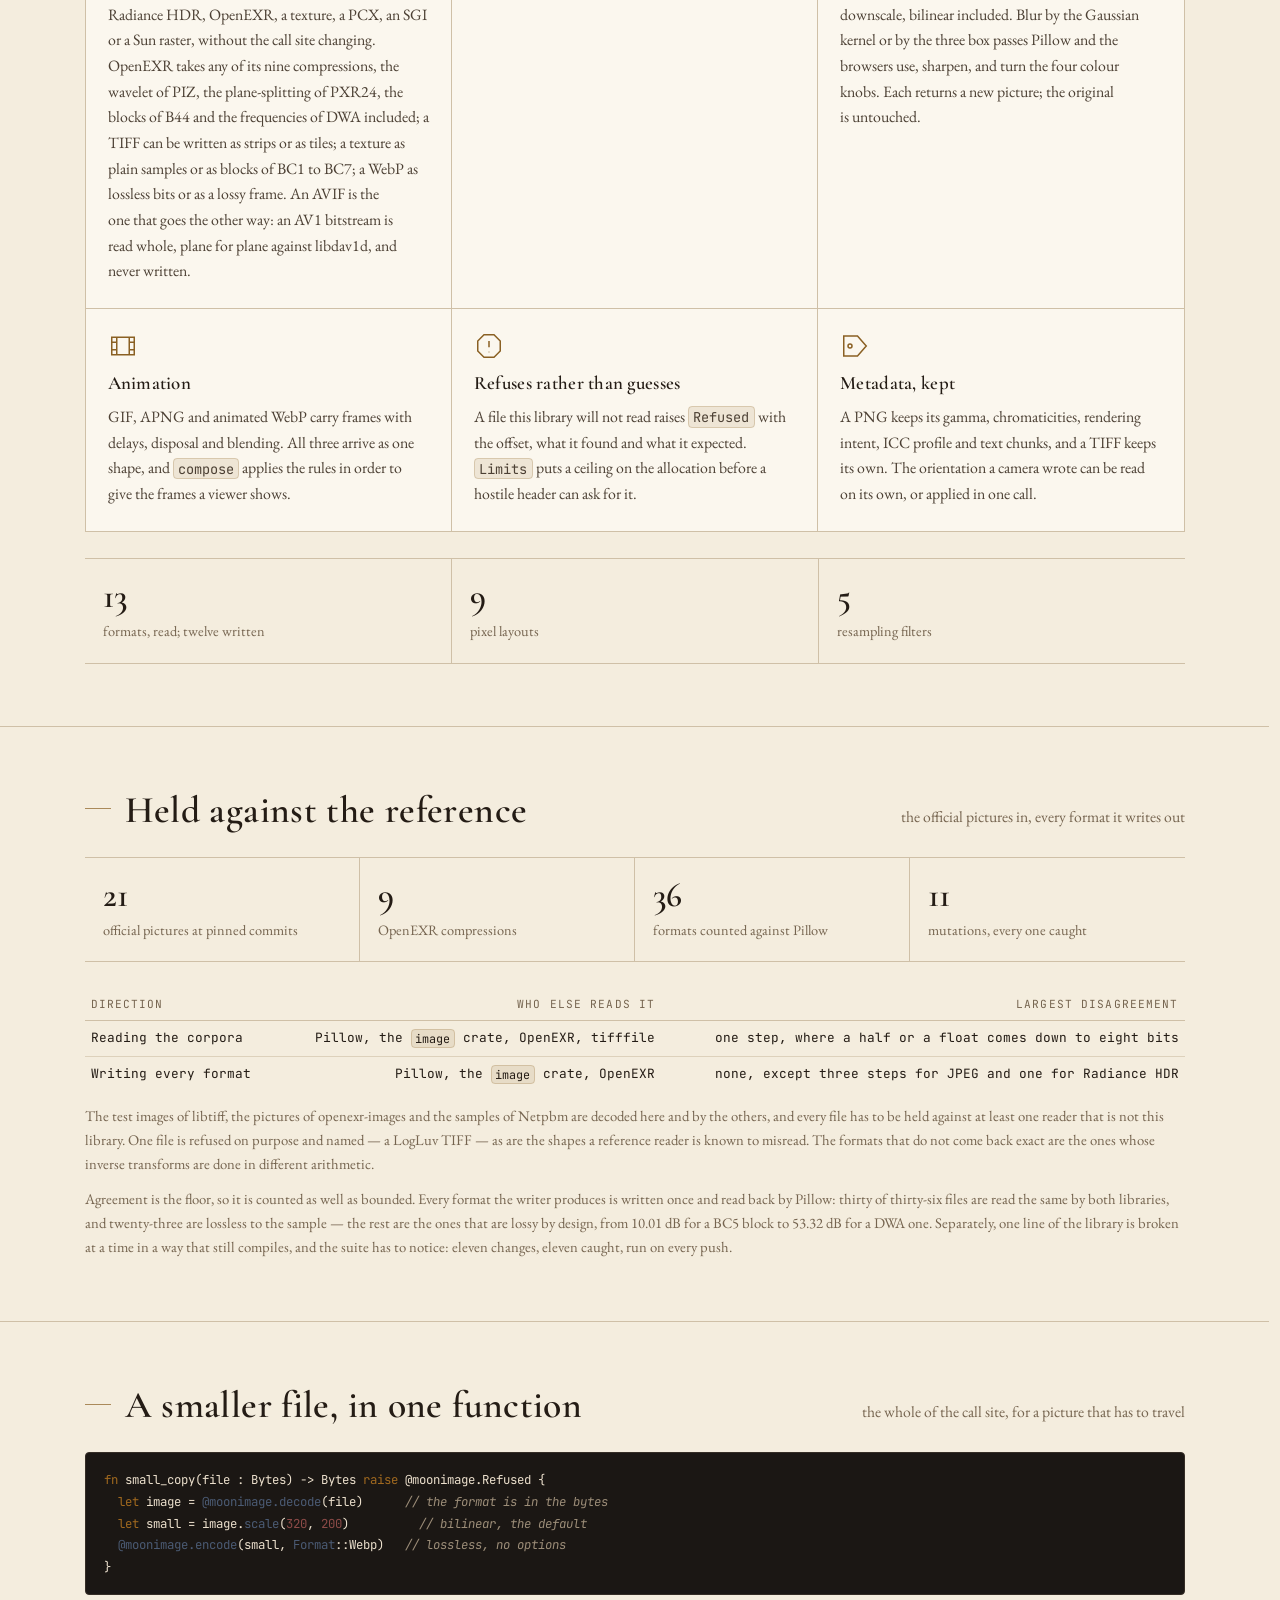
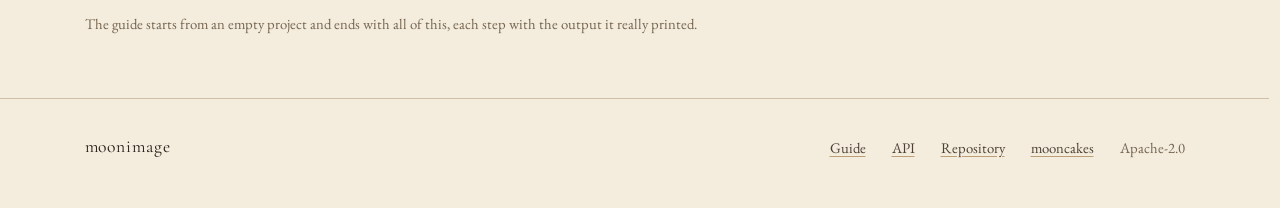
==== commit 22eb74a8: "feat(avif): the edge filter's first tap, and CFL without an alpha Two faults stood between six strea" ====
--- a/docs/index.html
+++ b/docs/index.html
@@ -6,7 +6,7 @@
 <meta name="color-scheme" content="light dark">
 
 <title>moonimage — image codecs for MoonBit</title>
-<meta name="description" content="Sixteen image formats read and written in pure MoonBit: PNG, JPEG, GIF, WebP, BMP, TGA, QOI, TIFF, ICO, PNM, HDR, OpenEXR, farbfeld, DDS, PCX, SGI and Sun raster, with conversion, geometry, filters and colour between them.">
+<meta name="description" content="Eighteen image formats read in pure MoonBit, seventeen of them written: PNG, JPEG, GIF, WebP, BMP, TGA, QOI, TIFF, ICO, PNM, HDR, OpenEXR, farbfeld, DDS, PCX, SGI, Sun raster and AVIF, with conversion, geometry, filters and colour between them.">
 <script>
   // The stock is chosen before the first paint, so nothing flashes the wrong
   // colour while the stylesheet loads.
@@ -46,11 +46,11 @@
     <section class="hero">
       <div>
         <p class="eyebrow">Image codecs, in pure MoonBit</p>
-        <h1>Sixteen image formats, read and written.</h1>
+        <h1>Eighteen image formats, seventeen of them written.</h1>
         <p class="lede">
           PNG, JPEG, GIF, WebP, BMP, TGA, QOI, TIFF, ICO, PNM, Radiance HDR,
-          OpenEXR, farbfeld, textures, PCX, SGI and Sun raster, with the pixel
-          arithmetic between them: layouts,
+          OpenEXR, farbfeld, textures, PCX, SGI, Sun raster and AVIF, with the
+          pixel arithmetic between them: layouts,
           transparency, rotation, cropping, scaling, blurring, colour. One
           package, no C bindings.
         </p>
@@ -107,7 +107,7 @@
           <div class="drop">
             Drop any image on this panel — PNG, JPEG, GIF, WebP, BMP, TGA, QOI,
             TIFF, an icon, a PNM, farbfeld, Radiance HDR, OpenEXR, a texture, a
-            PCX, an SGI or a Sun raster — and it is read the same way.
+            PCX, an SGI, a Sun raster or an AVIF — and it is read the same way.
           </div>
         </div>
       </div>
@@ -118,13 +118,13 @@
     <div class="wrap">
       <div class="band-head">
         <h2>What it does</h2>
-        <p>one package, sixteen codecs, the arithmetic between them</p>
+        <p>one package, eighteen codecs, the arithmetic between them</p>
       </div>
 
       <div class="grid">
         <div class="card">
           <svg viewBox="0 0 24 24" fill="none" stroke="currentColor" stroke-width="1.2" aria-hidden="true"><circle cx="12" cy="12" r="9"/><path d="M12 3v18M4.2 7.5l15.6 9M19.8 7.5l-15.6 9"/></svg>
-          <h3>Sixteen formats, one call</h3>
+          <h3>Eighteen formats, one call</h3>
           <p>
             <code>decode</code> looks at the first bytes and picks the codec;
             <code>encode</code> takes a picture and a format. The same picture
@@ -134,7 +134,9 @@
             the wavelet of PIZ, the plane-splitting of PXR24, the blocks of B44
             and the frequencies of DWA included; a TIFF can be written as strips
             or as tiles; a texture as plain samples or as blocks of BC1 to BC7;
-            a WebP as lossless bits or as a lossy frame.
+            a WebP as lossless bits or as a lossy frame. An AVIF is the one
+            that goes the other way: an AV1 bitstream is read whole, plane for
+            plane against libdav1d, and never written.
           </p>
         </div>
 
